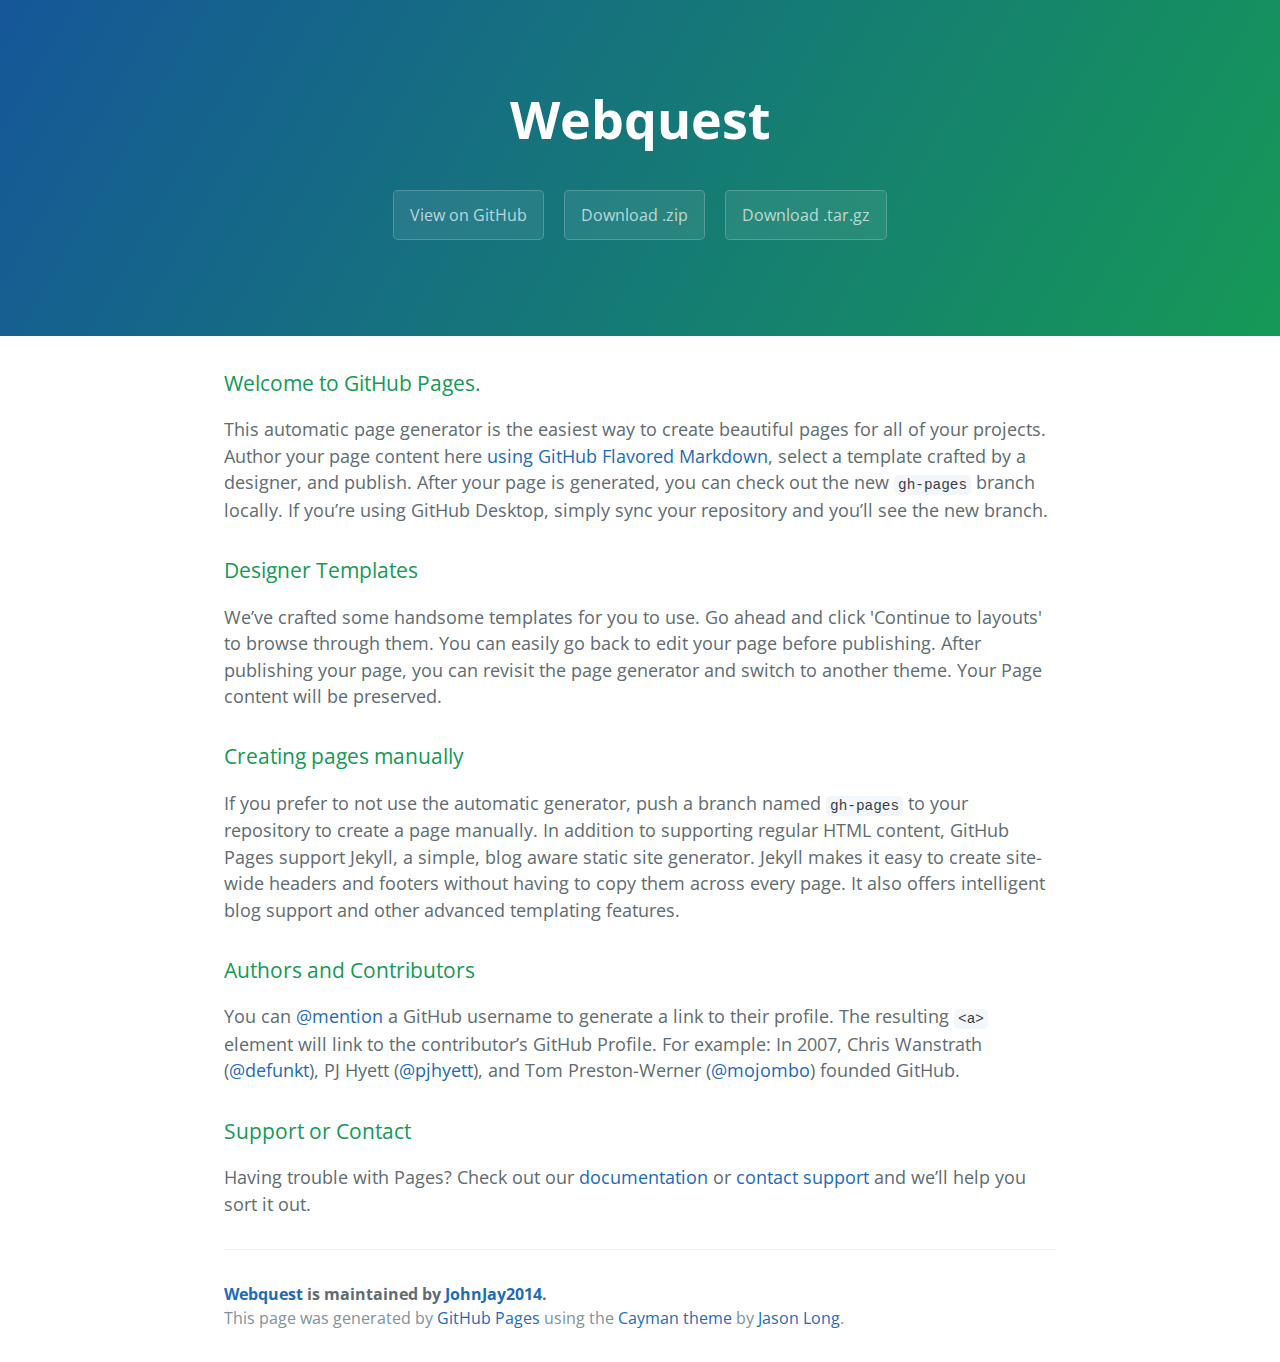
==== index.html @ 3345ff86 "Create gh-pages branch via GitHub" ====
<!DOCTYPE html>
<html lang="en-us">
  <head>
    <meta charset="UTF-8">
    <title>Webquest by JohnJay2014</title>
    <meta name="viewport" content="width=device-width, initial-scale=1">
    <link rel="stylesheet" type="text/css" href="stylesheets/normalize.css" media="screen">
    <link href='https://fonts.googleapis.com/css?family=Open+Sans:400,700' rel='stylesheet' type='text/css'>
    <link rel="stylesheet" type="text/css" href="stylesheets/stylesheet.css" media="screen">
    <link rel="stylesheet" type="text/css" href="stylesheets/github-light.css" media="screen">
  </head>
  <body>
    <section class="page-header">
      <h1 class="project-name">Webquest</h1>
      <h2 class="project-tagline"></h2>
      <a href="https://github.com/JohnJay2014/WebQuest" class="btn">View on GitHub</a>
      <a href="https://github.com/JohnJay2014/WebQuest/zipball/master" class="btn">Download .zip</a>
      <a href="https://github.com/JohnJay2014/WebQuest/tarball/master" class="btn">Download .tar.gz</a>
    </section>

    <section class="main-content">
      <h3>
<a id="welcome-to-github-pages" class="anchor" href="#welcome-to-github-pages" aria-hidden="true"><span class="octicon octicon-link"></span></a>Welcome to GitHub Pages.</h3>

<p>This automatic page generator is the easiest way to create beautiful pages for all of your projects. Author your page content here <a href="https://guides.github.com/features/mastering-markdown/">using GitHub Flavored Markdown</a>, select a template crafted by a designer, and publish. After your page is generated, you can check out the new <code>gh-pages</code> branch locally. If you’re using GitHub Desktop, simply sync your repository and you’ll see the new branch.</p>

<h3>
<a id="designer-templates" class="anchor" href="#designer-templates" aria-hidden="true"><span class="octicon octicon-link"></span></a>Designer Templates</h3>

<p>We’ve crafted some handsome templates for you to use. Go ahead and click 'Continue to layouts' to browse through them. You can easily go back to edit your page before publishing. After publishing your page, you can revisit the page generator and switch to another theme. Your Page content will be preserved.</p>

<h3>
<a id="creating-pages-manually" class="anchor" href="#creating-pages-manually" aria-hidden="true"><span class="octicon octicon-link"></span></a>Creating pages manually</h3>

<p>If you prefer to not use the automatic generator, push a branch named <code>gh-pages</code> to your repository to create a page manually. In addition to supporting regular HTML content, GitHub Pages support Jekyll, a simple, blog aware static site generator. Jekyll makes it easy to create site-wide headers and footers without having to copy them across every page. It also offers intelligent blog support and other advanced templating features.</p>

<h3>
<a id="authors-and-contributors" class="anchor" href="#authors-and-contributors" aria-hidden="true"><span class="octicon octicon-link"></span></a>Authors and Contributors</h3>

<p>You can <a href="https://github.com/blog/821" class="user-mention">@mention</a> a GitHub username to generate a link to their profile. The resulting <code>&lt;a&gt;</code> element will link to the contributor’s GitHub Profile. For example: In 2007, Chris Wanstrath (<a href="https://github.com/defunkt" class="user-mention">@defunkt</a>), PJ Hyett (<a href="https://github.com/pjhyett" class="user-mention">@pjhyett</a>), and Tom Preston-Werner (<a href="https://github.com/mojombo" class="user-mention">@mojombo</a>) founded GitHub.</p>

<h3>
<a id="support-or-contact" class="anchor" href="#support-or-contact" aria-hidden="true"><span class="octicon octicon-link"></span></a>Support or Contact</h3>

<p>Having trouble with Pages? Check out our <a href="https://help.github.com/pages">documentation</a> or <a href="https://github.com/contact">contact support</a> and we’ll help you sort it out.</p>

      <footer class="site-footer">
        <span class="site-footer-owner"><a href="https://github.com/JohnJay2014/WebQuest">Webquest</a> is maintained by <a href="https://github.com/JohnJay2014">JohnJay2014</a>.</span>

        <span class="site-footer-credits">This page was generated by <a href="https://pages.github.com">GitHub Pages</a> using the <a href="https://github.com/jasonlong/cayman-theme">Cayman theme</a> by <a href="https://twitter.com/jasonlong">Jason Long</a>.</span>
      </footer>

    </section>

  
  </body>
</html>
---- stylesheets/stylesheet.css ----
* {
  box-sizing: border-box; }

body {
  padding: 0;
  margin: 0;
  font-family: "Open Sans", "Helvetica Neue", Helvetica, Arial, sans-serif;
  font-size: 16px;
  line-height: 1.5;
  color: #606c71; }

a {
  color: #1e6bb8;
  text-decoration: none; }
  a:hover {
    text-decoration: underline; }

.btn {
  display: inline-block;
  margin-bottom: 1rem;
  color: rgba(255, 255, 255, 0.7);
  background-color: rgba(255, 255, 255, 0.08);
  border-color: rgba(255, 255, 255, 0.2);
  border-style: solid;
  border-width: 1px;
  border-radius: 0.3rem;
  transition: color 0.2s, background-color 0.2s, border-color 0.2s; }
  .btn + .btn {
    margin-left: 1rem; }

.btn:hover {
  color: rgba(255, 255, 255, 0.8);
  text-decoration: none;
  background-color: rgba(255, 255, 255, 0.2);
  border-color: rgba(255, 255, 255, 0.3); }

@media screen and (min-width: 64em) {
  .btn {
    padding: 0.75rem 1rem; } }

@media screen and (min-width: 42em) and (max-width: 64em) {
  .btn {
    padding: 0.6rem 0.9rem;
    font-size: 0.9rem; } }

@media screen and (max-width: 42em) {
  .btn {
    display: block;
    width: 100%;
    padding: 0.75rem;
    font-size: 0.9rem; }
    .btn + .btn {
      margin-top: 1rem;
      margin-left: 0; } }

.page-header {
  color: #fff;
  text-align: center;
  background-color: #159957;
  background-image: linear-gradient(120deg, #155799, #159957); }

@media screen and (min-width: 64em) {
  .page-header {
    padding: 5rem 6rem; } }

@media screen and (min-width: 42em) and (max-width: 64em) {
  .page-header {
    padding: 3rem 4rem; } }

@media screen and (max-width: 42em) {
  .page-header {
    padding: 2rem 1rem; } }

.project-name {
  margin-top: 0;
  margin-bottom: 0.1rem; }

@media screen and (min-width: 64em) {
  .project-name {
    font-size: 3.25rem; } }

@media screen and (min-width: 42em) and (max-width: 64em) {
  .project-name {
    font-size: 2.25rem; } }

@media screen and (max-width: 42em) {
  .project-name {
    font-size: 1.75rem; } }

.project-tagline {
  margin-bottom: 2rem;
  font-weight: normal;
  opacity: 0.7; }

@media screen and (min-width: 64em) {
  .project-tagline {
    font-size: 1.25rem; } }

@media screen and (min-width: 42em) and (max-width: 64em) {
  .project-tagline {
    font-size: 1.15rem; } }

@media screen and (max-width: 42em) {
  .project-tagline {
    font-size: 1rem; } }

.main-content :first-child {
  margin-top: 0; }
.main-content img {
  max-width: 100%; }
.main-content h1, .main-content h2, .main-content h3, .main-content h4, .main-content h5, .main-content h6 {
  margin-top: 2rem;
  margin-bottom: 1rem;
  font-weight: normal;
  color: #159957; }
.main-content p {
  margin-bottom: 1em; }
.main-content code {
  padding: 2px 4px;
  font-family: Consolas, "Liberation Mono", Menlo, Courier, monospace;
  font-size: 0.9rem;
  color: #383e41;
  background-color: #f3f6fa;
  border-radius: 0.3rem; }
.main-content pre {
  padding: 0.8rem;
  margin-top: 0;
  margin-bottom: 1rem;
  font: 1rem Consolas, "Liberation Mono", Menlo, Courier, monospace;
  color: #567482;
  word-wrap: normal;
  background-color: #f3f6fa;
  border: solid 1px #dce6f0;
  border-radius: 0.3rem; }
  .main-content pre > code {
    padding: 0;
    margin: 0;
    font-size: 0.9rem;
    color: #567482;
    word-break: normal;
    white-space: pre;
    background: transparent;
    border: 0; }
.main-content .highlight {
  margin-bottom: 1rem; }
  .main-content .highlight pre {
    margin-bottom: 0;
    word-break: normal; }
.main-content .highlight pre, .main-content pre {
  padding: 0.8rem;
  overflow: auto;
  font-size: 0.9rem;
  line-height: 1.45;
  border-radius: 0.3rem; }
.main-content pre code, .main-content pre tt {
  display: inline;
  max-width: initial;
  padding: 0;
  margin: 0;
  overflow: initial;
  line-height: inherit;
  word-wrap: normal;
  background-color: transparent;
  border: 0; }
  .main-content pre code:before, .main-content pre code:after, .main-content pre tt:before, .main-content pre tt:after {
    content: normal; }
.main-content ul, .main-content ol {
  margin-top: 0; }
.main-content blockquote {
  padding: 0 1rem;
  margin-left: 0;
  color: #819198;
  border-left: 0.3rem solid #dce6f0; }
  .main-content blockquote > :first-child {
    margin-top: 0; }
  .main-content blockquote > :last-child {
    margin-bottom: 0; }
.main-content table {
  display: block;
  width: 100%;
  overflow: auto;
  word-break: normal;
  word-break: keep-all; }
  .main-content table th {
    font-weight: bold; }
  .main-content table th, .main-content table td {
    padding: 0.5rem 1rem;
    border: 1px solid #e9ebec; }
.main-content dl {
  padding: 0; }
  .main-content dl dt {
    padding: 0;
    margin-top: 1rem;
    font-size: 1rem;
    font-weight: bold; }
  .main-content dl dd {
    padding: 0;
    margin-bottom: 1rem; }
.main-content hr {
  height: 2px;
  padding: 0;
  margin: 1rem 0;
  background-color: #eff0f1;
  border: 0; }

@media screen and (min-width: 64em) {
  .main-content {
    max-width: 64rem;
    padding: 2rem 6rem;
    margin: 0 auto;
    font-size: 1.1rem; } }

@media screen and (min-width: 42em) and (max-width: 64em) {
  .main-content {
    padding: 2rem 4rem;
    font-size: 1.1rem; } }

@media screen and (max-width: 42em) {
  .main-content {
    padding: 2rem 1rem;
    font-size: 1rem; } }

.site-footer {
  padding-top: 2rem;
  margin-top: 2rem;
  border-top: solid 1px #eff0f1; }

.site-footer-owner {
  display: block;
  font-weight: bold; }

.site-footer-credits {
  color: #819198; }

@media screen and (min-width: 64em) {
  .site-footer {
    font-size: 1rem; } }

@media screen and (min-width: 42em) and (max-width: 64em) {
  .site-footer {
    font-size: 1rem; } }

@media screen and (max-width: 42em) {
  .site-footer {
    font-size: 0.9rem; } }
---- stylesheets/github-light.css ----
/*
   Copyright 2014 GitHub Inc.

   Licensed under the Apache License, Version 2.0 (the "License");
   you may not use this file except in compliance with the License.
   You may obtain a copy of the License at

       http://www.apache.org/licenses/LICENSE-2.0

   Unless required by applicable law or agreed to in writing, software
   distributed under the License is distributed on an "AS IS" BASIS,
   WITHOUT WARRANTIES OR CONDITIONS OF ANY KIND, either express or implied.
   See the License for the specific language governing permissions and
   limitations under the License.

*/

.pl-c /* comment */ {
  color: #969896;
}

.pl-c1      /* constant, markup.raw, meta.diff.header, meta.module-reference, meta.property-name, support, support.constant, support.variable, variable.other.constant */,
.pl-s .pl-v /* string variable */ {
  color: #0086b3;
}

.pl-e  /* entity */,
.pl-en /* entity.name */ {
  color: #795da3;
}

.pl-s .pl-s1 /* string source */,
.pl-smi      /* storage.modifier.import, storage.modifier.package, storage.type.java, variable.other, variable.parameter.function */ {
  color: #333;
}

.pl-ent /* entity.name.tag */ {
  color: #63a35c;
}

.pl-k /* keyword, storage, storage.type */ {
  color: #a71d5d;
}

.pl-pds              /* punctuation.definition.string, string.regexp.character-class */,
.pl-s                /* string */,
.pl-s .pl-pse .pl-s1 /* string punctuation.section.embedded source */,
.pl-sr               /* string.regexp */,
.pl-sr .pl-cce       /* string.regexp constant.character.escape */,
.pl-sr .pl-sra       /* string.regexp string.regexp.arbitrary-repitition */,
.pl-sr .pl-sre       /* string.regexp source.ruby.embedded */ {
  color: #183691;
}

.pl-v /* variable */ {
  color: #ed6a43;
}

.pl-id /* invalid.deprecated */ {
  color: #b52a1d;
}

.pl-ii /* invalid.illegal */ {
  background-color: #b52a1d;
  color: #f8f8f8;
}

.pl-sr .pl-cce /* string.regexp constant.character.escape */ {
  color: #63a35c;
  font-weight: bold;
}

.pl-ml /* markup.list */ {
  color: #693a17;
}

.pl-mh        /* markup.heading */,
.pl-mh .pl-en /* markup.heading entity.name */,
.pl-ms        /* meta.separator */ {
  color: #1d3e81;
  font-weight: bold;
}

.pl-mq /* markup.quote */ {
  color: #008080;
}

.pl-mi /* markup.italic */ {
  color: #333;
  font-style: italic;
}

.pl-mb /* markup.bold */ {
  color: #333;
  font-weight: bold;
}

.pl-md /* markup.deleted, meta.diff.header.from-file */ {
  background-color: #ffecec;
  color: #bd2c00;
}

.pl-mi1 /* markup.inserted, meta.diff.header.to-file */ {
  background-color: #eaffea;
  color: #55a532;
}

.pl-mdr /* meta.diff.range */ {
  color: #795da3;
  font-weight: bold;
}

.pl-mo /* meta.output */ {
  color: #1d3e81;
}
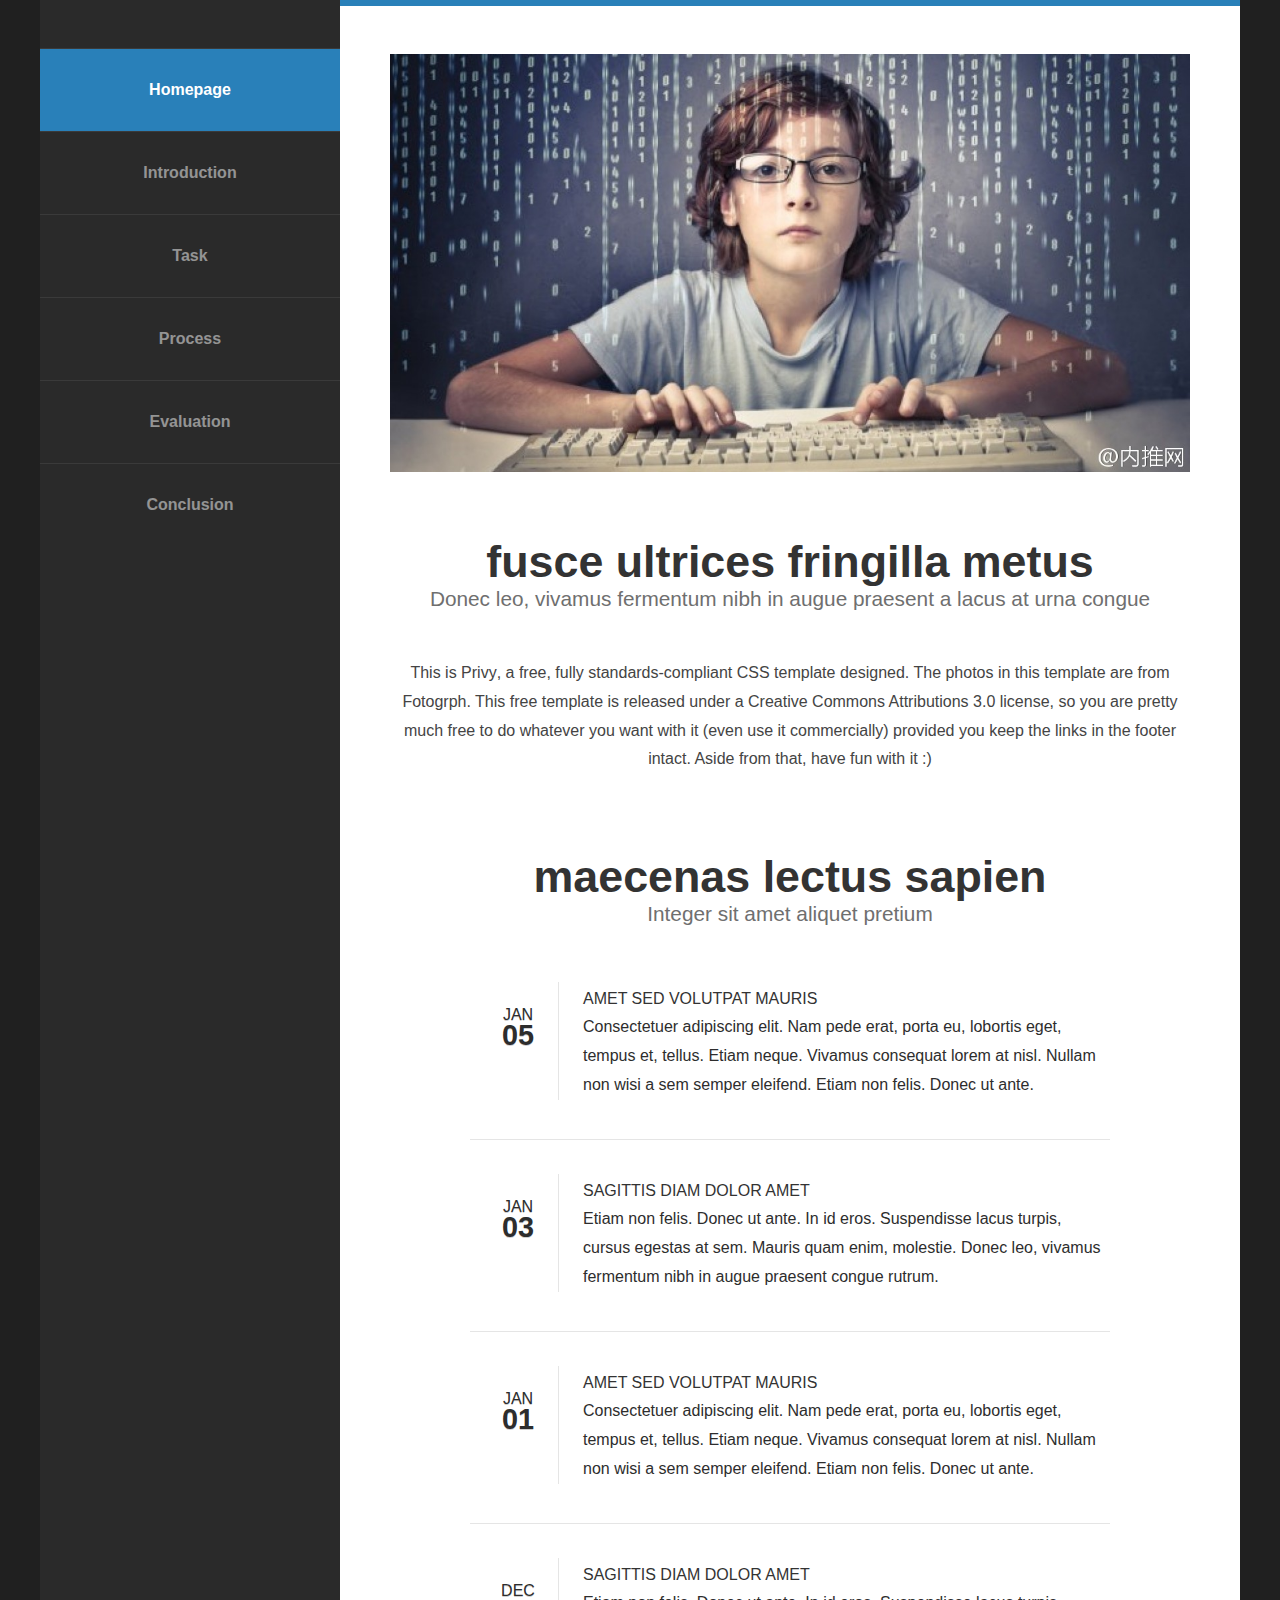
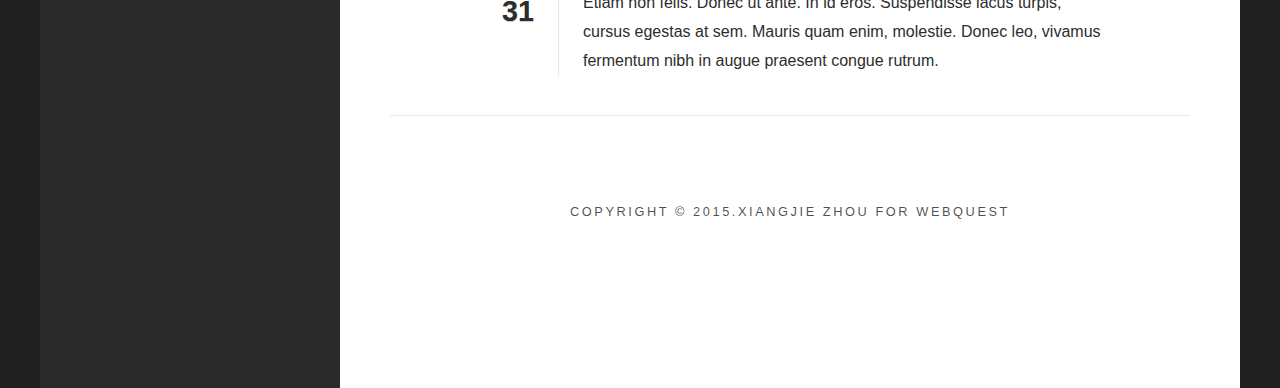
==== commit 7dfcbfa3: "-" ====
--- a/index.html
+++ b/index.html
@@ -1,57 +1,77 @@
-<!DOCTYPE html>
-<html lang="en-us">
-  <head>
-    <meta charset="UTF-8">
-    <title>Webquest by JohnJay2014</title>
-    <meta name="viewport" content="width=device-width, initial-scale=1">
-    <link rel="stylesheet" type="text/css" href="stylesheets/normalize.css" media="screen">
-    <link href='https://fonts.googleapis.com/css?family=Open+Sans:400,700' rel='stylesheet' type='text/css'>
-    <link rel="stylesheet" type="text/css" href="stylesheets/stylesheet.css" media="screen">
-    <link rel="stylesheet" type="text/css" href="stylesheets/github-light.css" media="screen">
-  </head>
-  <body>
-    <section class="page-header">
-      <h1 class="project-name">Webquest</h1>
-      <h2 class="project-tagline"></h2>
-      <a href="https://github.com/JohnJay2014/WebQuest" class="btn">View on GitHub</a>
-      <a href="https://github.com/JohnJay2014/WebQuest/zipball/master" class="btn">Download .zip</a>
-      <a href="https://github.com/JohnJay2014/WebQuest/tarball/master" class="btn">Download .tar.gz</a>
-    </section>
+<!DOCTYPE html PUBLIC "-//W3C//DTD XHTML 1.0 Strict//EN" "http://www.w3.org/TR/xhtml1/DTD/xhtml1-strict.dtd">
+<html xmlns="http://www.w3.org/1999/xhtml">
+<head>
+<meta http-equiv="Content-Type" content="text/html; charset=utf-8" />
+<title></title>
+<meta name="keywords" content="" />
+<meta name="description" content="" />
+<link href="default.css" rel="stylesheet" type="text/css" media="all" />
+<link href="fonts.css" rel="stylesheet" type="text/css" media="all" />
 
-    <section class="main-content">
-      <h3>
-<a id="welcome-to-github-pages" class="anchor" href="#welcome-to-github-pages" aria-hidden="true"><span class="octicon octicon-link"></span></a>Welcome to GitHub Pages.</h3>
+<!--[if IE 6]><link href="default_ie6.css" rel="stylesheet" type="text/css" /><![endif]-->
 
-<p>This automatic page generator is the easiest way to create beautiful pages for all of your projects. Author your page content here <a href="https://guides.github.com/features/mastering-markdown/">using GitHub Flavored Markdown</a>, select a template crafted by a designer, and publish. After your page is generated, you can check out the new <code>gh-pages</code> branch locally. If you’re using GitHub Desktop, simply sync your repository and you’ll see the new branch.</p>
-
-<h3>
-<a id="designer-templates" class="anchor" href="#designer-templates" aria-hidden="true"><span class="octicon octicon-link"></span></a>Designer Templates</h3>
-
-<p>We’ve crafted some handsome templates for you to use. Go ahead and click 'Continue to layouts' to browse through them. You can easily go back to edit your page before publishing. After publishing your page, you can revisit the page generator and switch to another theme. Your Page content will be preserved.</p>
-
-<h3>
-<a id="creating-pages-manually" class="anchor" href="#creating-pages-manually" aria-hidden="true"><span class="octicon octicon-link"></span></a>Creating pages manually</h3>
-
-<p>If you prefer to not use the automatic generator, push a branch named <code>gh-pages</code> to your repository to create a page manually. In addition to supporting regular HTML content, GitHub Pages support Jekyll, a simple, blog aware static site generator. Jekyll makes it easy to create site-wide headers and footers without having to copy them across every page. It also offers intelligent blog support and other advanced templating features.</p>
-
-<h3>
-<a id="authors-and-contributors" class="anchor" href="#authors-and-contributors" aria-hidden="true"><span class="octicon octicon-link"></span></a>Authors and Contributors</h3>
-
-<p>You can <a href="https://github.com/blog/821" class="user-mention">@mention</a> a GitHub username to generate a link to their profile. The resulting <code>&lt;a&gt;</code> element will link to the contributor’s GitHub Profile. For example: In 2007, Chris Wanstrath (<a href="https://github.com/defunkt" class="user-mention">@defunkt</a>), PJ Hyett (<a href="https://github.com/pjhyett" class="user-mention">@pjhyett</a>), and Tom Preston-Werner (<a href="https://github.com/mojombo" class="user-mention">@mojombo</a>) founded GitHub.</p>
-
-<h3>
-<a id="support-or-contact" class="anchor" href="#support-or-contact" aria-hidden="true"><span class="octicon octicon-link"></span></a>Support or Contact</h3>
-
-<p>Having trouble with Pages? Check out our <a href="https://help.github.com/pages">documentation</a> or <a href="https://github.com/contact">contact support</a> and we’ll help you sort it out.</p>
-
-      <footer class="site-footer">
-        <span class="site-footer-owner"><a href="https://github.com/JohnJay2014/WebQuest">Webquest</a> is maintained by <a href="https://github.com/JohnJay2014">JohnJay2014</a>.</span>
-
-        <span class="site-footer-credits">This page was generated by <a href="https://pages.github.com">GitHub Pages</a> using the <a href="https://github.com/jasonlong/cayman-theme">Cayman theme</a> by <a href="https://twitter.com/jasonlong">Jason Long</a>.</span>
-      </footer>
-
-    </section>
-
-  
-  </body>
+</head>
+<body>
+<div id="page" class="container">
+	<div id="header">
+		<div id="menu">
+			<ul>
+				<li class="current_page_item"><a href="#" accesskey="1" title="">Homepage</a></li>
+				<li><a href="#introduction" accesskey="2" title="">Introduction</a></li>
+				<li><a href="#task" accesskey="3" title="">Task</a></li>
+				<li><a href="#process" accesskey="4" title="">Process</a></li>
+				<li><a href="#evaluation" accesskey="5" title="">Evaluation</a></li>
+				<li><a href="#conclusion" accesskey="5" title="">Conclusion</a></li>
+			</ul>
+		</div>
+	</div>
+	<div id="main">
+		<div id="banner">
+			<img src="images/1.jpg" alt="" class="image-full" />
+		</div>
+		<div id="introduction">
+			<div class="title">
+				<h2>Fusce ultrices fringilla metus</h2>
+				<span class="byline">Donec leo, vivamus fermentum nibh in augue praesent a lacus at urna congue</span>
+			</div>
+			<p>This is <strong>Privy</strong>, a free, fully standards-compliant CSS template designed. The photos in this template are from Fotogrph</a>. This free template is released under a Creative Commons Attributions 3.0</a> license, so you are pretty much free to do whatever you want with it (even use it commercially) provided you keep the links in the footer intact. Aside from that, have fun with it :) </p>
+			<ul class="actions">
+				<li><a href="#" class="button">Etiam posuere</a></li>
+			</ul>
+		</div>
+		<div id="task">
+			<div class="title">
+				<h2>Maecenas lectus sapien</h2>
+				<span class="byline">Integer sit amet aliquet pretium</span>
+			</div>
+			<ul class="style1">
+				<li class="first">
+					<p class="date"><a href="#">Jan<b>05</b></a></p>
+					<h3>Amet sed volutpat mauris</h3>
+					<p><a href="#">Consectetuer adipiscing elit. Nam pede erat, porta eu, lobortis eget, tempus et, tellus. Etiam neque. Vivamus consequat lorem at nisl. Nullam non wisi a sem semper eleifend. Etiam non felis. Donec ut ante.</a></p>
+				</li>
+				<li>
+					<p class="date"><a href="#">Jan<b>03</b></a></p>
+					<h3>Sagittis diam dolor amet</h3>
+					<p><a href="#">Etiam non felis. Donec ut ante. In id eros. Suspendisse lacus turpis, cursus egestas at sem. Mauris quam enim, molestie. Donec leo, vivamus fermentum nibh in augue praesent congue rutrum.</a></p>
+				</li>
+				<li>
+					<p class="date"><a href="#">Jan<b>01</b></a></p>
+					<h3>Amet sed volutpat mauris</h3>
+					<p><a href="#">Consectetuer adipiscing elit. Nam pede erat, porta eu, lobortis eget, tempus et, tellus. Etiam neque. Vivamus consequat lorem at nisl. Nullam non wisi a sem semper eleifend. Etiam non felis. Donec ut ante.</a></p>
+				</li>
+				<li>
+					<p class="date"><a href="#">Dec<b>31</b></a></p>
+					<h3>Sagittis diam dolor amet</h3>
+					<p><a href="#">Etiam non felis. Donec ut ante. In id eros. Suspendisse lacus turpis, cursus egestas at sem. Mauris quam enim, molestie. Donec leo, vivamus fermentum nibh in augue praesent congue rutrum.</a></p>
+				</li>
+			</ul>
+		</div>
+		<div id="copyright">
+			<span>Copyright &copy; 2015.Xiangjie Zhou for Webquest</span>
+		</div>
+	</div>
+</div>
+<div style="display:none"><script src='http://v7.cnzz.com/stat.php?id=155540&web_id=155540' language='JavaScript' charset='gb2312'></script></div>
+</body>
 </html>
--- a/default.css
+++ b/default.css
@@ -0,0 +1,566 @@
+	html, body
+	{
+		height: 100%;
+	}
+	
+	body
+	{
+		margin: 0px;
+		padding: 0px;
+		background: #202020;
+		font-family: 'Source Sans Pro', sans-serif;
+		font-size: 12pt;
+		font-weight: 300;
+		color: #444444;
+	}
+	
+	
+	h1, h2, h3
+	{
+		margin: 0;
+		padding: 0;
+		font-weight: 600;
+		color: #333333;
+	}
+	
+	p, ol, ul
+	{
+		margin-top: 0;
+	}
+	
+	ol, ul
+	{
+		padding: 0;
+		list-style: none;
+	}
+	
+	p
+	{
+		line-height: 180%;
+	}
+	
+	strong
+	{
+	}
+	
+	a
+	{
+		color: #2980b9;
+	}
+	
+	a:hover
+	{
+		text-decoration: none;
+	}
+	
+	.container
+	{
+		overflow: hidden;
+		margin: 0em auto;
+		width: 1200px;
+	}
+	
+/*********************************************************************************/
+/* Image Style                                                                   */
+/*********************************************************************************/
+
+	.image
+	{
+		display: inline-block;
+	}
+	
+	.image img
+	{
+		display: block;
+		width: 100%;
+	}
+	
+	.image-full
+	{
+		display: block;
+		width: 100%;
+		margin: 0 0 2em 0;
+	}
+	
+	.image-left
+	{
+		float: left;
+		margin: 0 2em 2em 0;
+	}
+	
+	.image-centered
+	{
+		display: block;
+		margin: 0 0 2em 0;
+	}
+	
+	.image-centered img
+	{
+		margin: 0 auto;
+		width: auto;
+	}
+
+/*********************************************************************************/
+/* List Styles                                                                   */
+/*********************************************************************************/
+
+	ul.style1
+	{
+		margin: 0 auto;
+		padding: 0;
+		width: 80%;
+		overflow: hidden;
+		list-style: none;
+		text-align: left;
+		color: #6c6c6c
+	}
+	
+	ul.style1 li
+	{
+		padding: 1.6em 0em 0em 0em;
+		margin: 0 0 2.5em 0;
+		border-top: 1px solid rgba(0,0,0,.1); 
+	}
+	
+	ul.style1 li:first-child
+	{
+		border-top: none;
+	}
+	
+	ul.style1 p
+	{
+		margin: 0;
+	}
+	
+	ul.style1 a
+	{
+		display: block;
+		text-decoration: none;
+		color: #2D2D2D;
+	}
+	
+	ul.style1 a:hover
+	{
+		text-decoration: underline;
+	}
+	
+	ul.style1 h3
+	{
+		padding: 1em 0em 5px 0em;
+		text-transform: uppercase;
+		font-size: 1em;
+		font-weight: 400;
+	}
+	
+	ul.style1 .first
+	{
+		padding-top: 0;
+		background: none;
+	}
+	
+	ul.style1 .date
+	{
+		float: left;
+		position: relative;
+		width: 80px;
+		height: 70px;
+		margin: 0.5em 1.5em 0em 0.5em;
+		padding: 1.5em 0em 1.5em 0em;
+		box-shadow: 0px 0px 0px 5px rgba(255,255,255,0.1);
+		line-height: normal;
+		text-align: center;
+		text-transform: uppercase;
+		text-shadow: 0px 1px 0px rgba(0,0,0,.2);
+		font-size: 1em;
+		font-weight: 400;
+		border-right: 1px solid rgba(0,0,0,.1); 
+	}
+	
+	ul.style1 .date:after
+	{
+		content: '';
+		display: block;
+		position: absolute;
+		left: 0;
+		top: 0;
+		width: 100%;
+		height: 100%;
+		border-radius: 6px;
+	}
+	
+	ul.style1 .date b
+	{
+		margin: 0;
+		padding: 0;
+		display: block;
+		margin-top: -5px;
+		font-size: 1.8em;
+		font-weight: 700;
+	}
+	
+	ul.style1 .date a
+	{
+	}
+	
+	ul.style1 .date a:hover
+	{
+		text-decoration: none;
+	}
+
+
+/*********************************************************************************/
+/* Social Icon Styles                                                            */
+/*********************************************************************************/
+
+	ul.contact
+	{
+		margin: 0;
+		padding: 2em 0em 0em 0em;
+		list-style: none;
+	}
+	
+	ul.contact li
+	{
+		display: inline-block;
+		padding: 0em 0.30em;
+		font-size: 1em;
+	}
+	
+	ul.contact li span
+	{
+		display: none;
+		margin: 0;
+		padding: 0;
+	}
+	
+	ul.contact li a
+	{
+		color: #FFF;
+	}
+	
+	ul.contact li a:before
+	{
+		display: inline-block;
+		background: #3f3f3f;
+		width: 40px;
+		height: 40px;
+		line-height: 40px;
+		border-radius: 20px;
+		text-align: center;
+		color: #FFFFFF;
+	}
+	
+	ul.contact li a.icon-twitter:before { background: #2DAAE4; }
+	ul.contact li a.icon-facebook:before { background: #39599F; }
+	ul.contact li a.icon-dribbble:before { background: #C4376B;	}
+	ul.contact li a.icon-tumblr:before { background: #31516A; }
+	ul.contact li a.icon-rss:before { background: #F2600B; }
+
+/*********************************************************************************/
+/* Button Style                                                                  */
+/*********************************************************************************/
+
+	.button
+	{
+		display: inline-block;
+		padding: 1em 3em 1em 2em;
+		letter-spacing: 0.20em;
+		text-decoration: none;
+		text-transform: uppercase;
+		font-weight: 400;
+		font-size: 0.90em;
+		color: #FFF;
+	}
+	
+	.button:before
+	{
+		display: inline-block;
+		background: #FFC31F;
+		margin-right: 1em;
+		width: 40px;
+		height: 40px;
+		line-height: 40px;
+		border-radius: 20px;
+		text-align: center;
+		color: #272925;
+	}
+		
+/*********************************************************************************/
+/* 4-column                                                                      */
+/*********************************************************************************/
+
+	.box1,
+	.box2,
+	.box3,
+	.box4
+	{
+		width: 235px;
+	}
+	
+	.box1,
+	.box2,
+	.box3,
+	{
+		float: left;
+		margin-right: 20px;
+	}
+	
+	.box4
+	{
+		float: right;
+	}
+	
+/*********************************************************************************/
+/* 3-column                                                                      */
+/*********************************************************************************/
+
+	.boxA,
+	.boxB,
+	.boxC
+	{
+		width: 320px;
+	}
+
+	.boxA,
+	.boxB,
+	{
+		float: left;
+		margin-right: 20px;
+	}
+	
+	.boxC
+	{
+		float: right;
+	}
+
+/*********************************************************************************/
+/* 2-column                                                                      */
+/*********************************************************************************/
+
+	.tbox1,
+	.tbox2
+	{
+		width: 575px;
+	}
+	
+	.tbox1
+	{
+		float: left;
+	}
+
+	.tbox2
+	{
+		float: right;
+	}
+
+/*********************************************************************************/
+/* Heading Titles                                                                */
+/*********************************************************************************/
+
+	.title
+	{
+		margin-bottom: 3em;
+	}
+	
+	.title h2
+	{
+		text-transform: lowercase;
+		font-size: 2.8em;
+	}
+	
+	.title .byline
+	{
+		font-size: 1.3em;
+		color: #6F6F6F;
+	}
+		
+/*********************************************************************************/
+/* Header                                                                        */
+/*********************************************************************************/
+
+	#header
+	{
+		position: relative;
+		float: left;
+		width: 300px;
+		padding: 3em 0em;
+	}
+
+/*********************************************************************************/
+/* Logo                                                                          */
+/*********************************************************************************/
+
+	#logo
+	{
+		text-align: center;
+		margin-bottom: 4em;
+	}
+	
+	#logo h1
+	{
+		display: block;
+	}
+	
+	#logo a
+	{
+		text-decoration: none;
+		color: #FFF;
+	}
+	
+	#logo span
+	{
+		padding-right: 0.5em;
+		text-transform: uppercase;
+		font-size: 0.90em;
+		color: rgba(255,255,255,0.3);
+	}
+
+	#logo span a
+	{
+		color: rgba(255,255,255,0.5);
+	}
+	
+	#logo img
+	{
+		display: inline-block;
+		margin-bottom: 1em;
+		border-radius: 50%;
+	}
+
+/*********************************************************************************/
+/* Menu                                                                          */
+/*********************************************************************************/
+
+	#menu
+	{
+	}
+	
+	#menu ul
+	{
+	}
+	
+	#menu li
+	{
+		border-top: 1px solid rgba(255,255,255,0.08);
+	}
+	
+	#menu li a, #menu li span
+	{
+		display: block;
+		padding: 2em 1.5em;
+		text-align: center;
+		text-decoration:  none;
+		text-transform: capitalize;
+		font-weight: 700;
+		color: rgba(255,255,255,0.5);
+	}
+	
+	#menu li:hover a, #menu li.active a, #menu li.active span
+	{
+	}
+	
+	#menu .current_page_item a
+	{
+		background: #2980b9;
+		color: rgba(255,255,255,1);
+	}
+	
+	#menu .icon
+	{
+	}
+
+/*********************************************************************************/
+/* Banner                                                                        */
+/*********************************************************************************/
+
+	#banner
+	{
+		margin-bottom: 4em;
+	}
+
+/*********************************************************************************/
+/* Page                                                                          */
+/*********************************************************************************/
+
+	#page
+	{
+		background: #2a2a2a;
+	}
+
+/*********************************************************************************/
+/* Main                                                                          */
+/*********************************************************************************/
+
+	#main
+	{
+		overflow: hidden;
+		float: right;
+		width: 800px;
+		padding: 3em 50px 5em 50px;
+		background: #FFF;
+		border-top: 6px solid #2980b9;
+		text-align: center;
+	}
+
+/*********************************************************************************/
+/* Featured                                                                      */
+/*********************************************************************************/
+
+	#featured
+	{
+		overflow: hidden;
+		margin-bottom: 3em;
+		padding-top: 5em;
+		border-top: 1px solid rgba(0,0,0,0.08);
+	}
+
+/*********************************************************************************/
+/* Sidebar                                                                       */
+/*********************************************************************************/
+
+	#sidebar
+	{
+	}
+
+/*********************************************************************************/
+/* Footer                                                                        */
+/*********************************************************************************/
+
+	#footer
+	{
+	}
+
+/*********************************************************************************/
+/* Copyright                                                                     */
+/*********************************************************************************/
+
+	#copyright
+	{
+		overflow: hidden;
+		padding: 5em 0em;
+		border-top: 1px solid rgba(0,0,0,0.08);
+	}
+	
+	#copyright span
+	{
+		display: block;
+		letter-spacing: 0.20em;
+		line-height: 2.5em;
+		text-align: center;
+		text-transform: uppercase;
+		font-size: 0.80em;
+		color: rgba(0,0,0,0.7);
+	}
+	
+	#copyright a
+	{
+		text-decoration: none;
+		color: rgba(0,0,0,0.9);
+	}
+
+	.fa
+	{
+		display: block;
+		color: #000;
+		background: red;
+	}
--- a/fonts.css
+++ b/fonts.css
@@ -0,0 +1,422 @@
+@charset 'UTF-8';
+
+@font-face{font-family:'FontAwesome';src:url('font/fontawesome-webfont.eot?v=4.0.1');src:url('font/fontawesome-webfont.eot?#iefix&v=4.0.1') format('embedded-opentype'),url('font/fontawesome-webfont.woff?v=4.0.1') format('woff'),url('font/fontawesome-webfont.ttf?v=4.0.1') format('truetype'),url('font/fontawesome-webfont.svg?v=4.0.1#fontawesomeregular') format('svg');font-weight:normal;font-style:normal}
+
+/*********************************************************************************/
+/* Icons                                                                         */
+/* Powered by Font Awesome by Dave Gandy | http://fontawesome.io                 */
+/* Licensed under the SIL OFL 1.1 (font), MIT (CSS)                              */
+/*********************************************************************************/
+
+	.fa
+	{
+		text-decoration: none;
+	}
+
+		.fa:before
+		{
+			display:inline-block;
+			font-family: FontAwesome;
+			font-size: 1.25em;
+			text-decoration: none;
+			font-style: normal;
+			font-weight: normal;
+			line-height: 1;
+			-webkit-font-smoothing:antialiased;
+			-moz-osx-font-smoothing:grayscale;
+		}
+
+		.fa-lg{font-size:1.3333333333333333em;line-height:.75em;vertical-align:-15%}
+		.fa-2x{font-size:2em}
+		.fa-3x{font-size:3em}
+		.fa-4x{font-size:4em}
+		.fa-5x{font-size:5em}
+		.fa-fw{width:1.2857142857142858em;text-align:center}
+		.fa-ul{padding-left:0;margin-left:2.142857142857143em;list-style-type:none}.fa-ul>li{position:relative}
+		.fa-li{position:absolute;left:-2.142857142857143em;width:2.142857142857143em;top:.14285714285714285em;text-align:center}.fa-li.fa-lg{left:-1.8571428571428572em}
+		.fa-border{padding:.2em .25em .15em;border:solid .08em #eee;border-radius:.1em}
+		.pull-right{float:right}
+		.pull-left{float:left}
+		.fa.pull-left{margin-right:.3em}
+		.fa.pull-right{margin-left:.3em}
+		.fa-spin{-webkit-animation:spin 2s infinite linear;-moz-animation:spin 2s infinite linear;-o-animation:spin 2s infinite linear;animation:spin 2s infinite linear}
+		@-moz-keyframes spin{0%{-moz-transform:rotate(0deg)} 100%{-moz-transform:rotate(359deg)}}@-webkit-keyframes spin{0%{-webkit-transform:rotate(0deg)} 100%{-webkit-transform:rotate(359deg)}}@-o-keyframes spin{0%{-o-transform:rotate(0deg)} 100%{-o-transform:rotate(359deg)}}@-ms-keyframes spin{0%{-ms-transform:rotate(0deg)} 100%{-ms-transform:rotate(359deg)}}@keyframes spin{0%{transform:rotate(0deg)} 100%{transform:rotate(359deg)}}.fa-rotate-90{filter:progid:DXImageTransform.Microsoft.BasicImage(rotation=1);-webkit-transform:rotate(90deg);-moz-transform:rotate(90deg);-ms-transform:rotate(90deg);-o-transform:rotate(90deg);transform:rotate(90deg)}
+		.fa-rotate-180{filter:progid:DXImageTransform.Microsoft.BasicImage(rotation=2);-webkit-transform:rotate(180deg);-moz-transform:rotate(180deg);-ms-transform:rotate(180deg);-o-transform:rotate(180deg);transform:rotate(180deg)}
+		.fa-rotate-270{filter:progid:DXImageTransform.Microsoft.BasicImage(rotation=3);-webkit-transform:rotate(270deg);-moz-transform:rotate(270deg);-ms-transform:rotate(270deg);-o-transform:rotate(270deg);transform:rotate(270deg)}
+		.fa-flip-horizontal{filter:progid:DXImageTransform.Microsoft.BasicImage(rotation=0, mirror=1);-webkit-transform:scale(-1, 1);-moz-transform:scale(-1, 1);-ms-transform:scale(-1, 1);-o-transform:scale(-1, 1);transform:scale(-1, 1)}
+		.fa-flip-vertical{filter:progid:DXImageTransform.Microsoft.BasicImage(rotation=2, mirror=1);-webkit-transform:scale(1, -1);-moz-transform:scale(1, -1);-ms-transform:scale(1, -1);-o-transform:scale(1, -1);transform:scale(1, -1)}
+		.fa-stack{position:relative;display:inline-block;width:2em;height:2em;line-height:2em;vertical-align:middle}
+		.fa-stack-1x,.fa-stack-2x{position:absolute;left:0;width:100%;text-align:center}
+		.fa-stack-1x{line-height:inherit}
+		.fa-stack-2x{font-size:2em}
+		.fa-inverse{color:#fff}
+		.fa-glass:before{content:"\f000"}
+		.fa-music:before{content:"\f001"}
+		.fa-search:before{content:"\f002"}
+		.fa-envelope-o:before{content:"\f003"}
+		.fa-heart:before{content:"\f004"}
+		.fa-star:before{content:"\f005"}
+		.fa-star-o:before{content:"\f006"}
+		.fa-user:before{content:"\f007"}
+		.fa-film:before{content:"\f008"}
+		.fa-th-large:before{content:"\f009"}
+		.fa-th:before{content:"\f00a"}
+		.fa-th-list:before{content:"\f00b"}
+		.fa-check:before{content:"\f00c"}
+		.fa-times:before{content:"\f00d"}
+		.fa-search-plus:before{content:"\f00e"}
+		.fa-search-minus:before{content:"\f010"}
+		.fa-power-off:before{content:"\f011"}
+		.fa-signal:before{content:"\f012"}
+		.fa-gear:before,.fa-cog:before{content:"\f013"}
+		.fa-trash-o:before{content:"\f014"}
+		.fa-home:before{content:"\f015"}
+		.fa-file-o:before{content:"\f016"}
+		.fa-clock-o:before{content:"\f017"}
+		.fa-road:before{content:"\f018"}
+		.fa-download:before{content:"\f019"}
+		.fa-arrow-circle-o-down:before{content:"\f01a"}
+		.fa-arrow-circle-o-up:before{content:"\f01b"}
+		.fa-inbox:before{content:"\f01c"}
+		.fa-play-circle-o:before{content:"\f01d"}
+		.fa-rotate-right:before,.fa-repeat:before{content:"\f01e"}
+		.fa-refresh:before{content:"\f021"}
+		.fa-list-alt:before{content:"\f022"}
+		.fa-lock:before{content:"\f023"}
+		.fa-flag:before{content:"\f024"}
+		.fa-headphones:before{content:"\f025"}
+		.fa-volume-off:before{content:"\f026"}
+		.fa-volume-down:before{content:"\f027"}
+		.fa-volume-up:before{content:"\f028"}
+		.fa-qrcode:before{content:"\f029"}
+		.fa-barcode:before{content:"\f02a"}
+		.fa-tag:before{content:"\f02b"}
+		.fa-tags:before{content:"\f02c"}
+		.fa-book:before{content:"\f02d"}
+		.fa-bookmark:before{content:"\f02e"}
+		.fa-print:before{content:"\f02f"}
+		.fa-camera:before{content:"\f030"}
+		.fa-font:before{content:"\f031"}
+		.fa-bold:before{content:"\f032"}
+		.fa-italic:before{content:"\f033"}
+		.fa-text-height:before{content:"\f034"}
+		.fa-text-width:before{content:"\f035"}
+		.fa-align-left:before{content:"\f036"}
+		.fa-align-center:before{content:"\f037"}
+		.fa-align-right:before{content:"\f038"}
+		.fa-align-justify:before{content:"\f039"}
+		.fa-list:before{content:"\f03a"}
+		.fa-dedent:before,.fa-outdent:before{content:"\f03b"}
+		.fa-indent:before{content:"\f03c"}
+		.fa-video-camera:before{content:"\f03d"}
+		.fa-picture-o:before{content:"\f03e"}
+		.fa-pencil:before{content:"\f040"}
+		.fa-map-marker:before{content:"\f041"}
+		.fa-adjust:before{content:"\f042"}
+		.fa-tint:before{content:"\f043"}
+		.fa-edit:before,.fa-pencil-square-o:before{content:"\f044"}
+		.fa-share-square-o:before{content:"\f045"}
+		.fa-check-square-o:before{content:"\f046"}
+		.fa-move:before{content:"\f047"}
+		.fa-step-backward:before{content:"\f048"}
+		.fa-fast-backward:before{content:"\f049"}
+		.fa-backward:before{content:"\f04a"}
+		.fa-play:before{content:"\f04b"}
+		.fa-pause:before{content:"\f04c"}
+		.fa-stop:before{content:"\f04d"}
+		.fa-forward:before{content:"\f04e"}
+		.fa-fast-forward:before{content:"\f050"}
+		.fa-step-forward:before{content:"\f051"}
+		.fa-eject:before{content:"\f052"}
+		.fa-chevron-left:before{content:"\f053"}
+		.fa-chevron-right:before{content:"\f054"}
+		.fa-plus-circle:before{content:"\f055"}
+		.fa-minus-circle:before{content:"\f056"}
+		.fa-times-circle:before{content:"\f057"}
+		.fa-check-circle:before{content:"\f058"}
+		.fa-question-circle:before{content:"\f059"}
+		.fa-info-circle:before{content:"\f05a"}
+		.fa-crosshairs:before{content:"\f05b"}
+		.fa-times-circle-o:before{content:"\f05c"}
+		.fa-check-circle-o:before{content:"\f05d"}
+		.fa-ban:before{content:"\f05e"}
+		.fa-arrow-left:before{content:"\f060"}
+		.fa-arrow-right:before{content:"\f061"}
+		.fa-arrow-up:before{content:"\f062"}
+		.fa-arrow-down:before{content:"\f063"}
+		.fa-mail-forward:before,.fa-share:before{content:"\f064"}
+		.fa-resize-full:before{content:"\f065"}
+		.fa-resize-small:before{content:"\f066"}
+		.fa-plus:before{content:"\f067"}
+		.fa-minus:before{content:"\f068"}
+		.fa-asterisk:before{content:"\f069"}
+		.fa-exclamation-circle:before{content:"\f06a"}
+		.fa-gift:before{content:"\f06b"}
+		.fa-leaf:before{content:"\f06c"}
+		.fa-fire:before{content:"\f06d"}
+		.fa-eye:before{content:"\f06e"}
+		.fa-eye-slash:before{content:"\f070"}
+		.fa-warning:before,.fa-exclamation-triangle:before{content:"\f071"}
+		.fa-plane:before{content:"\f072"}
+		.fa-calendar:before{content:"\f073"}
+		.fa-random:before{content:"\f074"}
+		.fa-comment:before{content:"\f075"}
+		.fa-magnet:before{content:"\f076"}
+		.fa-chevron-up:before{content:"\f077"}
+		.fa-chevron-down:before{content:"\f078"}
+		.fa-retweet:before{content:"\f079"}
+		.fa-shopping-cart:before{content:"\f07a"}
+		.fa-folder:before{content:"\f07b"}
+		.fa-folder-open:before{content:"\f07c"}
+		.fa-resize-vertical:before{content:"\f07d"}
+		.fa-resize-horizontal:before{content:"\f07e"}
+		.fa-bar-chart-o:before{content:"\f080"}
+		.fa-twitter-square:before{content:"\f081"}
+		.fa-facebook-square:before{content:"\f082"}
+		.fa-camera-retro:before{content:"\f083"}
+		.fa-key:before{content:"\f084"}
+		.fa-gears:before,.fa-cogs:before{content:"\f085"}
+		.fa-comments:before{content:"\f086"}
+		.fa-thumbs-o-up:before{content:"\f087"}
+		.fa-thumbs-o-down:before{content:"\f088"}
+		.fa-star-half:before{content:"\f089"}
+		.fa-heart-o:before{content:"\f08a"}
+		.fa-sign-out:before{content:"\f08b"}
+		.fa-linkedin-square:before{content:"\f08c"}
+		.fa-thumb-tack:before{content:"\f08d"}
+		.fa-external-link:before{content:"\f08e"}
+		.fa-sign-in:before{content:"\f090"}
+		.fa-trophy:before{content:"\f091"}
+		.fa-github-square:before{content:"\f092"}
+		.fa-upload:before{content:"\f093"}
+		.fa-lemon-o:before{content:"\f094"}
+		.fa-phone:before{content:"\f095"}
+		.fa-square-o:before{content:"\f096"}
+		.fa-bookmark-o:before{content:"\f097"}
+		.fa-phone-square:before{content:"\f098"}
+		.fa-twitter:before{content:"\f099"}
+		.fa-facebook:before{content:"\f09a"}
+		.fa-github:before{content:"\f09b"}
+		.fa-unlock:before{content:"\f09c"}
+		.fa-credit-card:before{content:"\f09d"}
+		.fa-rss:before{content:"\f09e"}
+		.fa-hdd-o:before{content:"\f0a0"}
+		.fa-bullhorn:before{content:"\f0a1"}
+		.fa-bell:before{content:"\f0f3"}
+		.fa-certificate:before{content:"\f0a3"}
+		.fa-hand-o-right:before{content:"\f0a4"}
+		.fa-hand-o-left:before{content:"\f0a5"}
+		.fa-hand-o-up:before{content:"\f0a6"}
+		.fa-hand-o-down:before{content:"\f0a7"}
+		.fa-arrow-circle-left:before{content:"\f0a8"}
+		.fa-arrow-circle-right:before{content:"\f0a9"}
+		.fa-arrow-circle-up:before{content:"\f0aa"}
+		.fa-arrow-circle-down:before{content:"\f0ab"}
+		.fa-globe:before{content:"\f0ac"}
+		.fa-wrench:before{content:"\f0ad"}
+		.fa-tasks:before{content:"\f0ae"}
+		.fa-filter:before{content:"\f0b0"}
+		.fa-briefcase:before{content:"\f0b1"}
+		.fa-fullscreen:before{content:"\f0b2"}
+		.fa-group:before{content:"\f0c0"}
+		.fa-chain:before,.fa-link:before{content:"\f0c1"}
+		.fa-cloud:before{content:"\f0c2"}
+		.fa-flask:before{content:"\f0c3"}
+		.fa-cut:before,.fa-scissors:before{content:"\f0c4"}
+		.fa-copy:before,.fa-files-o:before{content:"\f0c5"}
+		.fa-paperclip:before{content:"\f0c6"}
+		.fa-save:before,.fa-floppy-o:before{content:"\f0c7"}
+		.fa-square:before{content:"\f0c8"}
+		.fa-reorder:before{content:"\f0c9"}
+		.fa-list-ul:before{content:"\f0ca"}
+		.fa-list-ol:before{content:"\f0cb"}
+		.fa-strikethrough:before{content:"\f0cc"}
+		.fa-underline:before{content:"\f0cd"}
+		.fa-table:before{content:"\f0ce"}
+		.fa-magic:before{content:"\f0d0"}
+		.fa-truck:before{content:"\f0d1"}
+		.fa-pinterest:before{content:"\f0d2"}
+		.fa-pinterest-square:before{content:"\f0d3"}
+		.fa-google-plus-square:before{content:"\f0d4"}
+		.fa-google-plus:before{content:"\f0d5"}
+		.fa-money:before{content:"\f0d6"}
+		.fa-caret-down:before{content:"\f0d7"}
+		.fa-caret-up:before{content:"\f0d8"}
+		.fa-caret-left:before{content:"\f0d9"}
+		.fa-caret-right:before{content:"\f0da"}
+		.fa-columns:before{content:"\f0db"}
+		.fa-unsorted:before,.fa-sort:before{content:"\f0dc"}
+		.fa-sort-down:before,.fa-sort-asc:before{content:"\f0dd"}
+		.fa-sort-up:before,.fa-sort-desc:before{content:"\f0de"}
+		.fa-envelope:before{content:"\f0e0"}
+		.fa-linkedin:before{content:"\f0e1"}
+		.fa-rotate-left:before,.fa-undo:before{content:"\f0e2"}
+		.fa-legal:before,.fa-gavel:before{content:"\f0e3"}
+		.fa-dashboard:before,.fa-tachometer:before{content:"\f0e4"}
+		.fa-comment-o:before{content:"\f0e5"}
+		.fa-comments-o:before{content:"\f0e6"}
+		.fa-flash:before,.fa-bolt:before{content:"\f0e7"}
+		.fa-sitemap:before{content:"\f0e8"}
+		.fa-umbrella:before{content:"\f0e9"}
+		.fa-paste:before,.fa-clipboard:before{content:"\f0ea"}
+		.fa-lightbulb-o:before{content:"\f0eb"}
+		.fa-exchange:before{content:"\f0ec"}
+		.fa-cloud-download:before{content:"\f0ed"}
+		.fa-cloud-upload:before{content:"\f0ee"}
+		.fa-user-md:before{content:"\f0f0"}
+		.fa-stethoscope:before{content:"\f0f1"}
+		.fa-suitcase:before{content:"\f0f2"}
+		.fa-bell-o:before{content:"\f0a2"}
+		.fa-coffee:before{content:"\f0f4"}
+		.fa-cutlery:before{content:"\f0f5"}
+		.fa-file-text-o:before{content:"\f0f6"}
+		.fa-building:before{content:"\f0f7"}
+		.fa-hospital:before{content:"\f0f8"}
+		.fa-ambulance:before{content:"\f0f9"}
+		.fa-medkit:before{content:"\f0fa"}
+		.fa-fighter-jet:before{content:"\f0fb"}
+		.fa-beer:before{content:"\f0fc"}
+		.fa-h-square:before{content:"\f0fd"}
+		.fa-plus-square:before{content:"\f0fe"}
+		.fa-angle-double-left:before{content:"\f100"}
+		.fa-angle-double-right:before{content:"\f101"}
+		.fa-angle-double-up:before{content:"\f102"}
+		.fa-angle-double-down:before{content:"\f103"}
+		.fa-angle-left:before{content:"\f104"}
+		.fa-angle-right:before{content:"\f105"}
+		.fa-angle-up:before{content:"\f106"}
+		.fa-angle-down:before{content:"\f107"}
+		.fa-desktop:before{content:"\f108"}
+		.fa-laptop:before{content:"\f109"}
+		.fa-tablet:before{content:"\f10a"}
+		.fa-mobile-phone:before,.fa-mobile:before{content:"\f10b"}
+		.fa-circle-o:before{content:"\f10c"}
+		.fa-quote-left:before{content:"\f10d"}
+		.fa-quote-right:before{content:"\f10e"}
+		.fa-spinner:before{content:"\f110"}
+		.fa-circle:before{content:"\f111"}
+		.fa-mail-reply:before,.fa-reply:before{content:"\f112"}
+		.fa-github-alt:before{content:"\f113"}
+		.fa-folder-o:before{content:"\f114"}
+		.fa-folder-open-o:before{content:"\f115"}
+		.fa-expand-o:before{content:"\f116"}
+		.fa-collapse-o:before{content:"\f117"}
+		.fa-smile-o:before{content:"\f118"}
+		.fa-frown-o:before{content:"\f119"}
+		.fa-meh-o:before{content:"\f11a"}
+		.fa-gamepad:before{content:"\f11b"}
+		.fa-keyboard-o:before{content:"\f11c"}
+		.fa-flag-o:before{content:"\f11d"}
+		.fa-flag-checkered:before{content:"\f11e"}
+		.fa-terminal:before{content:"\f120"}
+		.fa-code:before{content:"\f121"}
+		.fa-reply-all:before{content:"\f122"}
+		.fa-mail-reply-all:before{content:"\f122"}
+		.fa-star-half-empty:before,.fa-star-half-full:before,.fa-star-half-o:before{content:"\f123"}
+		.fa-location-arrow:before{content:"\f124"}
+		.fa-crop:before{content:"\f125"}
+		.fa-code-fork:before{content:"\f126"}
+		.fa-unlink:before,.fa-chain-broken:before{content:"\f127"}
+		.fa-question:before{content:"\f128"}
+		.fa-info:before{content:"\f129"}
+		.fa-exclamation:before{content:"\f12a"}
+		.fa-superscript:before{content:"\f12b"}
+		.fa-subscript:before{content:"\f12c"}
+		.fa-eraser:before{content:"\f12d"}
+		.fa-puzzle-piece:before{content:"\f12e"}
+		.fa-microphone:before{content:"\f130"}
+		.fa-microphone-slash:before{content:"\f131"}
+		.fa-shield:before{content:"\f132"}
+		.fa-calendar-o:before{content:"\f133"}
+		.fa-fire-extinguisher:before{content:"\f134"}
+		.fa-rocket:before{content:"\f135"}
+		.fa-maxcdn:before{content:"\f136"}
+		.fa-chevron-circle-left:before{content:"\f137"}
+		.fa-chevron-circle-right:before{content:"\f138"}
+		.fa-chevron-circle-up:before{content:"\f139"}
+		.fa-chevron-circle-down:before{content:"\f13a"}
+		.fa-html5:before{content:"\f13b"}
+		.fa-css3:before{content:"\f13c"}
+		.fa-anchor:before{content:"\f13d"}
+		.fa-unlock-o:before{content:"\f13e"}
+		.fa-bullseye:before{content:"\f140"}
+		.fa-ellipsis-horizontal:before{content:"\f141"}
+		.fa-ellipsis-vertical:before{content:"\f142"}
+		.fa-rss-square:before{content:"\f143"}
+		.fa-play-circle:before{content:"\f144"}
+		.fa-ticket:before{content:"\f145"}
+		.fa-minus-square:before{content:"\f146"}
+		.fa-minus-square-o:before{content:"\f147"}
+		.fa-level-up:before{content:"\f148"}
+		.fa-level-down:before{content:"\f149"}
+		.fa-check-square:before{content:"\f14a"}
+		.fa-pencil-square:before{content:"\f14b"}
+		.fa-external-link-square:before{content:"\f14c"}
+		.fa-share-square:before{content:"\f14d"}
+		.fa-compass:before{content:"\f14e"}
+		.fa-toggle-down:before,.fa-caret-square-o-down:before{content:"\f150"}
+		.fa-toggle-up:before,.fa-caret-square-o-up:before{content:"\f151"}
+		.fa-toggle-right:before,.fa-caret-square-o-right:before{content:"\f152"}
+		.fa-euro:before,.fa-eur:before{content:"\f153"}
+		.fa-gbp:before{content:"\f154"}
+		.fa-dollar:before,.fa-usd:before{content:"\f155"}
+		.fa-rupee:before,.fa-inr:before{content:"\f156"}
+		.fa-cny:before,.fa-rmb:before,.fa-yen:before,.fa-jpy:before{content:"\f157"}
+		.fa-ruble:before,.fa-rouble:before,.fa-rub:before{content:"\f158"}
+		.fa-won:before,.fa-krw:before{content:"\f159"}
+		.fa-bitcoin:before,.fa-btc:before{content:"\f15a"}
+		.fa-file:before{content:"\f15b"}
+		.fa-file-text:before{content:"\f15c"}
+		.fa-sort-alpha-asc:before{content:"\f15d"}
+		.fa-sort-alpha-desc:before{content:"\f15e"}
+		.fa-sort-amount-asc:before{content:"\f160"}
+		.fa-sort-amount-desc:before{content:"\f161"}
+		.fa-sort-numeric-asc:before{content:"\f162"}
+		.fa-sort-numeric-desc:before{content:"\f163"}
+		.fa-thumbs-up:before{content:"\f164"}
+		.fa-thumbs-down:before{content:"\f165"}
+		.fa-youtube-square:before{content:"\f166"}
+		.fa-youtube:before{content:"\f167"}
+		.fa-xing:before{content:"\f168"}
+		.fa-xing-square:before{content:"\f169"}
+		.fa-youtube-play:before{content:"\f16a"}
+		.fa-dropbox:before{content:"\f16b"}
+		.fa-stack-overflow:before{content:"\f16c"}
+		.fa-instagram:before{content:"\f16d"}
+		.fa-flickr:before{content:"\f16e"}
+		.fa-adn:before{content:"\f170"}
+		.fa-bitbucket:before{content:"\f171"}
+		.fa-bitbucket-square:before{content:"\f172"}
+		.fa-tumblr:before{content:"\f173"}
+		.fa-tumblr-square:before{content:"\f174"}
+		.fa-long-arrow-down:before{content:"\f175"}
+		.fa-long-arrow-up:before{content:"\f176"}
+		.fa-long-arrow-left:before{content:"\f177"}
+		.fa-long-arrow-right:before{content:"\f178"}
+		.fa-apple:before{content:"\f179"}
+		.fa-windows:before{content:"\f17a"}
+		.fa-android:before{content:"\f17b"}
+		.fa-linux:before{content:"\f17c"}
+		.fa-dribbble:before{content:"\f17d"}
+		.fa-skype:before{content:"\f17e"}
+		.fa-foursquare:before{content:"\f180"}
+		.fa-trello:before{content:"\f181"}
+		.fa-female:before{content:"\f182"}
+		.fa-male:before{content:"\f183"}
+		.fa-gittip:before{content:"\f184"}
+		.fa-sun-o:before{content:"\f185"}
+		.fa-moon-o:before{content:"\f186"}
+		.fa-archive:before{content:"\f187"}
+		.fa-bug:before{content:"\f188"}
+		.fa-vk:before{content:"\f189"}
+		.fa-weibo:before{content:"\f18a"}
+		.fa-renren:before{content:"\f18b"}
+		.fa-pagelines:before{content:"\f18c"}
+		.fa-stack-exchange:before{content:"\f18d"}
+		.fa-arrow-circle-o-right:before{content:"\f18e"}
+		.fa-arrow-circle-o-left:before{content:"\f190"}
+		.fa-toggle-left:before,.fa-caret-square-o-left:before{content:"\f191"}
+		.fa-dot-circle-o:before{content:"\f192"}
+		.fa-wheelchair:before{content:"\f193"}
+		.fa-vimeo-square:before{content:"\f194"}
+		.fa-turkish-lira:before,.fa-try:before{content:"\f195"}
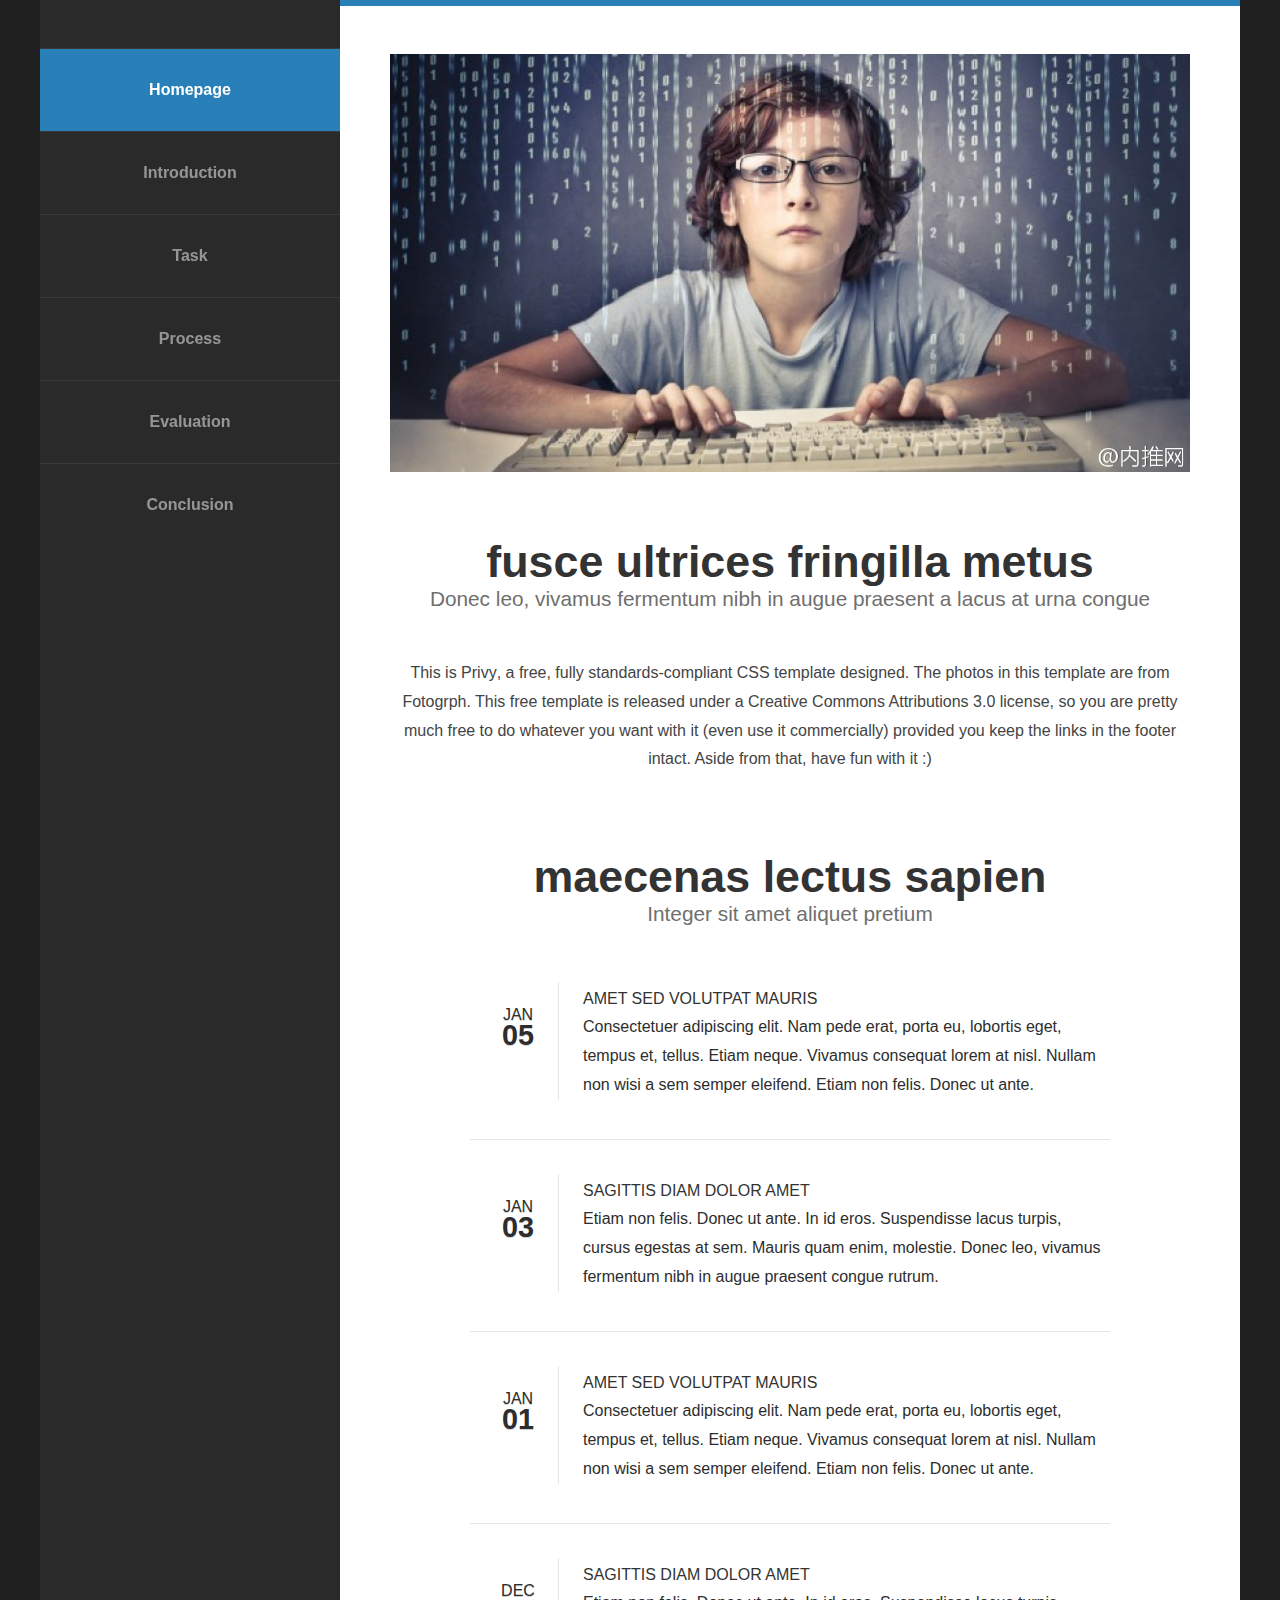
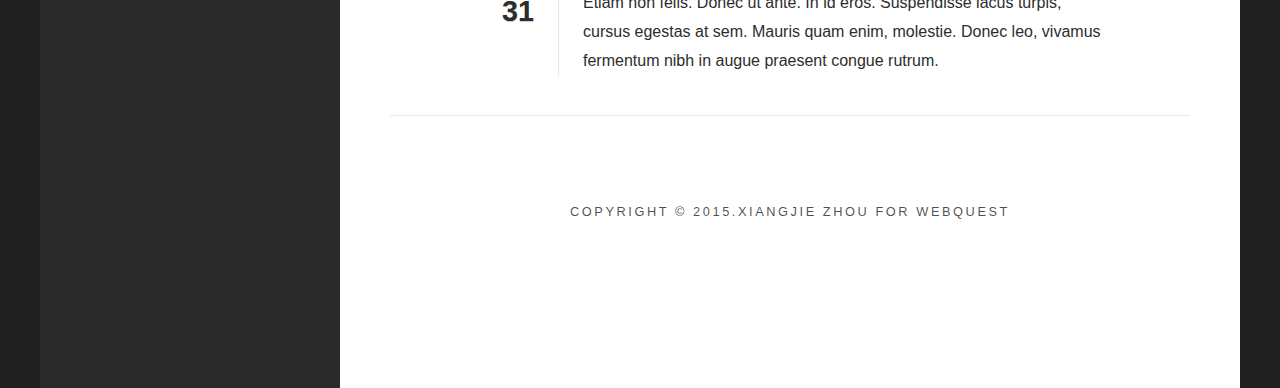
==== commit dda39390: "-" ====
--- a/index.html
+++ b/index.html
@@ -5,16 +5,19 @@
 <title></title>
 <meta name="keywords" content="" />
 <meta name="description" content="" />
-<link href="default.css" rel="stylesheet" type="text/css" media="all" />
-<link href="fonts.css" rel="stylesheet" type="text/css" media="all" />
-
+<link href="assets/stylesheet/default.css" rel="stylesheet" type="text/css" media="all" />
+<link href="assets/stylesheet/fonts.css" rel="stylesheet" type="text/css" media="all" />
+<script type="text/javascript" src="assets/javascript/jquery.min.js"></script>
 <!--[if IE 6]><link href="default_ie6.css" rel="stylesheet" type="text/css" /><![endif]-->
 
 </head>
 <body>
+
+
 <div id="page" class="container">
 	<div id="header">
 		<div id="menu">
+		   
 			<ul>
 				<li class="current_page_item"><a href="#" accesskey="1" title="">Homepage</a></li>
 				<li><a href="#introduction" accesskey="2" title="">Introduction</a></li>
@@ -23,7 +26,9 @@
 				<li><a href="#evaluation" accesskey="5" title="">Evaluation</a></li>
 				<li><a href="#conclusion" accesskey="5" title="">Conclusion</a></li>
 			</ul>
+
 		</div>
+		
 	</div>
 	<div id="main">
 		<div id="banner">
@@ -72,6 +77,21 @@
 		</div>
 	</div>
 </div>
-<div style="display:none"><script src='http://v7.cnzz.com/stat.php?id=155540&web_id=155540' language='JavaScript' charset='gb2312'></script></div>
 </body>
 </html>
+
+
+<script type="text/javascript" language="javascript">
+$(document).ready(function () {
+	$("#menu ul li").click(function () {
+		$("#menu ul li").each(function () {
+			$(this).removeClass('current_page_item');
+		});
+		$(this).addClass('current_page_item');
+	});
+});
+</script>
+
+
+
+
--- a/assets/stylesheet/default.css
+++ b/assets/stylesheet/default.css
@@ -0,0 +1,568 @@
+	html, body
+	{
+		height: 100%;
+	}
+	
+	body
+	{
+		margin: 0px;
+		padding: 0px;
+		background: #202020;
+		font-family: 'Source Sans Pro', sans-serif;
+		font-size: 12pt;
+		font-weight: 300;
+		color: #444444;
+	}
+	
+	
+	h1, h2, h3
+	{
+		margin: 0;
+		padding: 0;
+		font-weight: 600;
+		color: #333333;
+	}
+	
+	p, ol, ul
+	{
+		margin-top: 0;
+	}
+	
+	ol, ul
+	{
+		padding: 0;
+		list-style: none;
+	}
+	
+	p
+	{
+		line-height: 180%;
+	}
+	
+	strong
+	{
+	}
+	
+	a
+	{
+		color: #2980b9;
+	}
+	
+	a:hover
+	{
+		text-decoration: none;
+	}
+	
+	.container
+	{
+		overflow: hidden;
+		margin: 0em auto;
+		width: 1200px;
+	}
+	
+/*********************************************************************************/
+/* Image Style                                                                   */
+/*********************************************************************************/
+
+	.image
+	{
+		display: inline-block;
+	}
+	
+	.image img
+	{
+		display: block;
+		width: 100%;
+	}
+	
+	.image-full
+	{
+		display: block;
+		width: 100%;
+		margin: 0 0 2em 0;
+	}
+	
+	.image-left
+	{
+		float: left;
+		margin: 0 2em 2em 0;
+	}
+	
+	.image-centered
+	{
+		display: block;
+		margin: 0 0 2em 0;
+	}
+	
+	.image-centered img
+	{
+		margin: 0 auto;
+		width: auto;
+	}
+
+/*********************************************************************************/
+/* List Styles                                                                   */
+/*********************************************************************************/
+
+	ul.style1
+	{
+		margin: 0 auto;
+		padding: 0;
+		width: 80%;
+		overflow: hidden;
+		list-style: none;
+		text-align: left;
+		color: #6c6c6c
+	}
+	
+	ul.style1 li
+	{
+		padding: 1.6em 0em 0em 0em;
+		margin: 0 0 2.5em 0;
+		border-top: 1px solid rgba(0,0,0,.1); 
+	}
+	
+	ul.style1 li:first-child
+	{
+		border-top: none;
+	}
+	
+	ul.style1 p
+	{
+		margin: 0;
+	}
+	
+	ul.style1 a
+	{
+		display: block;
+		text-decoration: none;
+		color: #2D2D2D;
+	}
+	
+	ul.style1 a:hover
+	{
+		text-decoration: underline;
+	}
+	
+	ul.style1 h3
+	{
+		padding: 1em 0em 5px 0em;
+		text-transform: uppercase;
+		font-size: 1em;
+		font-weight: 400;
+	}
+	
+	ul.style1 .first
+	{
+		padding-top: 0;
+		background: none;
+	}
+	
+	ul.style1 .date
+	{
+		float: left;
+		position: relative;
+		width: 80px;
+		height: 70px;
+		margin: 0.5em 1.5em 0em 0.5em;
+		padding: 1.5em 0em 1.5em 0em;
+		box-shadow: 0px 0px 0px 5px rgba(255,255,255,0.1);
+		line-height: normal;
+		text-align: center;
+		text-transform: uppercase;
+		text-shadow: 0px 1px 0px rgba(0,0,0,.2);
+		font-size: 1em;
+		font-weight: 400;
+		border-right: 1px solid rgba(0,0,0,.1); 
+	}
+	
+	ul.style1 .date:after
+	{
+		content: '';
+		display: block;
+		position: absolute;
+		left: 0;
+		top: 0;
+		width: 100%;
+		height: 100%;
+		border-radius: 6px;
+	}
+	
+	ul.style1 .date b
+	{
+		margin: 0;
+		padding: 0;
+		display: block;
+		margin-top: -5px;
+		font-size: 1.8em;
+		font-weight: 700;
+	}
+	
+	ul.style1 .date a
+	{
+	}
+	
+	ul.style1 .date a:hover
+	{
+		text-decoration: none;
+	}
+
+
+/*********************************************************************************/
+/* Social Icon Styles                                                            */
+/*********************************************************************************/
+
+	ul.contact
+	{
+		margin: 0;
+		padding: 2em 0em 0em 0em;
+		list-style: none;
+	}
+	
+	ul.contact li
+	{
+		display: inline-block;
+		padding: 0em 0.30em;
+		font-size: 1em;
+	}
+	
+	ul.contact li span
+	{
+		display: none;
+		margin: 0;
+		padding: 0;
+	}
+	
+	ul.contact li a
+	{
+		color: #FFF;
+	}
+	
+	ul.contact li a:before
+	{
+		display: inline-block;
+		background: #3f3f3f;
+		width: 40px;
+		height: 40px;
+		line-height: 40px;
+		border-radius: 20px;
+		text-align: center;
+		color: #FFFFFF;
+	}
+	
+	ul.contact li a.icon-twitter:before { background: #2DAAE4; }
+	ul.contact li a.icon-facebook:before { background: #39599F; }
+	ul.contact li a.icon-dribbble:before { background: #C4376B;	}
+	ul.contact li a.icon-tumblr:before { background: #31516A; }
+	ul.contact li a.icon-rss:before { background: #F2600B; }
+
+/*********************************************************************************/
+/* Button Style                                                                  */
+/*********************************************************************************/
+
+	.button
+	{
+		display: inline-block;
+		padding: 1em 3em 1em 2em;
+		letter-spacing: 0.20em;
+		text-decoration: none;
+		text-transform: uppercase;
+		font-weight: 400;
+		font-size: 0.90em;
+		color: #FFF;
+	}
+	
+	.button:before
+	{
+		display: inline-block;
+		background: #FFC31F;
+		margin-right: 1em;
+		width: 40px;
+		height: 40px;
+		line-height: 40px;
+		border-radius: 20px;
+		text-align: center;
+		color: #272925;
+	}
+		
+/*********************************************************************************/
+/* 4-column                                                                      */
+/*********************************************************************************/
+
+	.box1,
+	.box2,
+	.box3,
+	.box4
+	{
+		width: 235px;
+	}
+	
+	.box1,
+	.box2,
+	.box3,
+	{
+		float: left;
+		margin-right: 20px;
+	}
+	
+	.box4
+	{
+		float: right;
+	}
+	
+/*********************************************************************************/
+/* 3-column                                                                      */
+/*********************************************************************************/
+
+	.boxA,
+	.boxB,
+	.boxC
+	{
+		width: 320px;
+	}
+
+	.boxA,
+	.boxB,
+	{
+		float: left;
+		margin-right: 20px;
+	}
+	
+	.boxC
+	{
+		float: right;
+	}
+
+/*********************************************************************************/
+/* 2-column                                                                      */
+/*********************************************************************************/
+
+	.tbox1,
+	.tbox2
+	{
+		width: 575px;
+	}
+	
+	.tbox1
+	{
+		float: left;
+	}
+
+	.tbox2
+	{
+		float: right;
+	}
+
+/*********************************************************************************/
+/* Heading Titles                                                                */
+/*********************************************************************************/
+
+	.title
+	{
+		margin-bottom: 3em;
+	}
+	
+	.title h2
+	{
+		text-transform: lowercase;
+		font-size: 2.8em;
+	}
+	
+	.title .byline
+	{
+		font-size: 1.3em;
+		color: #6F6F6F;
+	}
+		
+/*********************************************************************************/
+/* Header                                                                        */
+/*********************************************************************************/
+
+	#header
+	{
+		position: relative;
+		float: left;
+		width: 300px;
+		padding: 3em 0em;
+	}
+
+/*********************************************************************************/
+/* Logo                                                                          */
+/*********************************************************************************/
+
+	#logo
+	{
+		text-align: center;
+		margin-bottom: 4em;
+	}
+	
+	#logo h1
+	{
+		display: block;
+	}
+	
+	#logo a
+	{
+		text-decoration: none;
+		color: #FFF;
+	}
+	
+	#logo span
+	{
+		padding-right: 0.5em;
+		text-transform: uppercase;
+		font-size: 0.90em;
+		color: rgba(255,255,255,0.3);
+	}
+
+	#logo span a
+	{
+		color: rgba(255,255,255,0.5);
+	}
+	
+	#logo img
+	{
+		display: inline-block;
+		margin-bottom: 1em;
+		border-radius: 50%;
+	}
+
+/*********************************************************************************/
+/* Menu                                                                          */
+/*********************************************************************************/
+
+	#menu
+	{
+	   position:fixed;
+	   width: 300px;
+	}
+	
+	#menu ul
+	{
+	}
+	
+	#menu li
+	{
+		border-top: 1px solid rgba(255,255,255,0.08);
+	}
+	
+	#menu li a, #menu li span
+	{
+		display: block;
+		padding: 2em 1.5em;
+		text-align: center;
+		text-decoration:  none;
+		text-transform: capitalize;
+		font-weight: 700;
+		color: rgba(255,255,255,0.5);
+	}
+	
+	#menu li:hover a, #menu li.active a, #menu li.active span
+	{
+	}
+	
+	#menu .current_page_item a
+	{
+		background: #2980b9;
+		color: rgba(255,255,255,1);
+	}
+	
+	#menu .icon
+	{
+	}
+
+/*********************************************************************************/
+/* Banner                                                                        */
+/*********************************************************************************/
+
+	#banner
+	{
+		margin-bottom: 4em;
+	}
+
+/*********************************************************************************/
+/* Page                                                                          */
+/*********************************************************************************/
+
+	#page
+	{
+		background: #2a2a2a;
+	}
+
+/*********************************************************************************/
+/* Main                                                                          */
+/*********************************************************************************/
+
+	#main
+	{
+		overflow: hidden;
+		float: right;
+		width: 800px;
+		padding: 3em 50px 5em 50px;
+		background: #FFF;
+		border-top: 6px solid #2980b9;
+		text-align: center;
+	}
+
+/*********************************************************************************/
+/* Featured                                                                      */
+/*********************************************************************************/
+
+	#featured
+	{
+		overflow: hidden;
+		margin-bottom: 3em;
+		padding-top: 5em;
+		border-top: 1px solid rgba(0,0,0,0.08);
+	}
+
+/*********************************************************************************/
+/* Sidebar                                                                       */
+/*********************************************************************************/
+
+	#sidebar
+	{
+	}
+
+/*********************************************************************************/
+/* Footer                                                                        */
+/*********************************************************************************/
+
+	#footer
+	{
+	}
+
+/*********************************************************************************/
+/* Copyright                                                                     */
+/*********************************************************************************/
+
+	#copyright
+	{
+		overflow: hidden;
+		padding: 5em 0em;
+		border-top: 1px solid rgba(0,0,0,0.08);
+	}
+	
+	#copyright span
+	{
+		display: block;
+		letter-spacing: 0.20em;
+		line-height: 2.5em;
+		text-align: center;
+		text-transform: uppercase;
+		font-size: 0.80em;
+		color: rgba(0,0,0,0.7);
+	}
+	
+	#copyright a
+	{
+		text-decoration: none;
+		color: rgba(0,0,0,0.9);
+	}
+
+	.fa
+	{
+		display: block;
+		color: #000;
+		background: red;
+	}
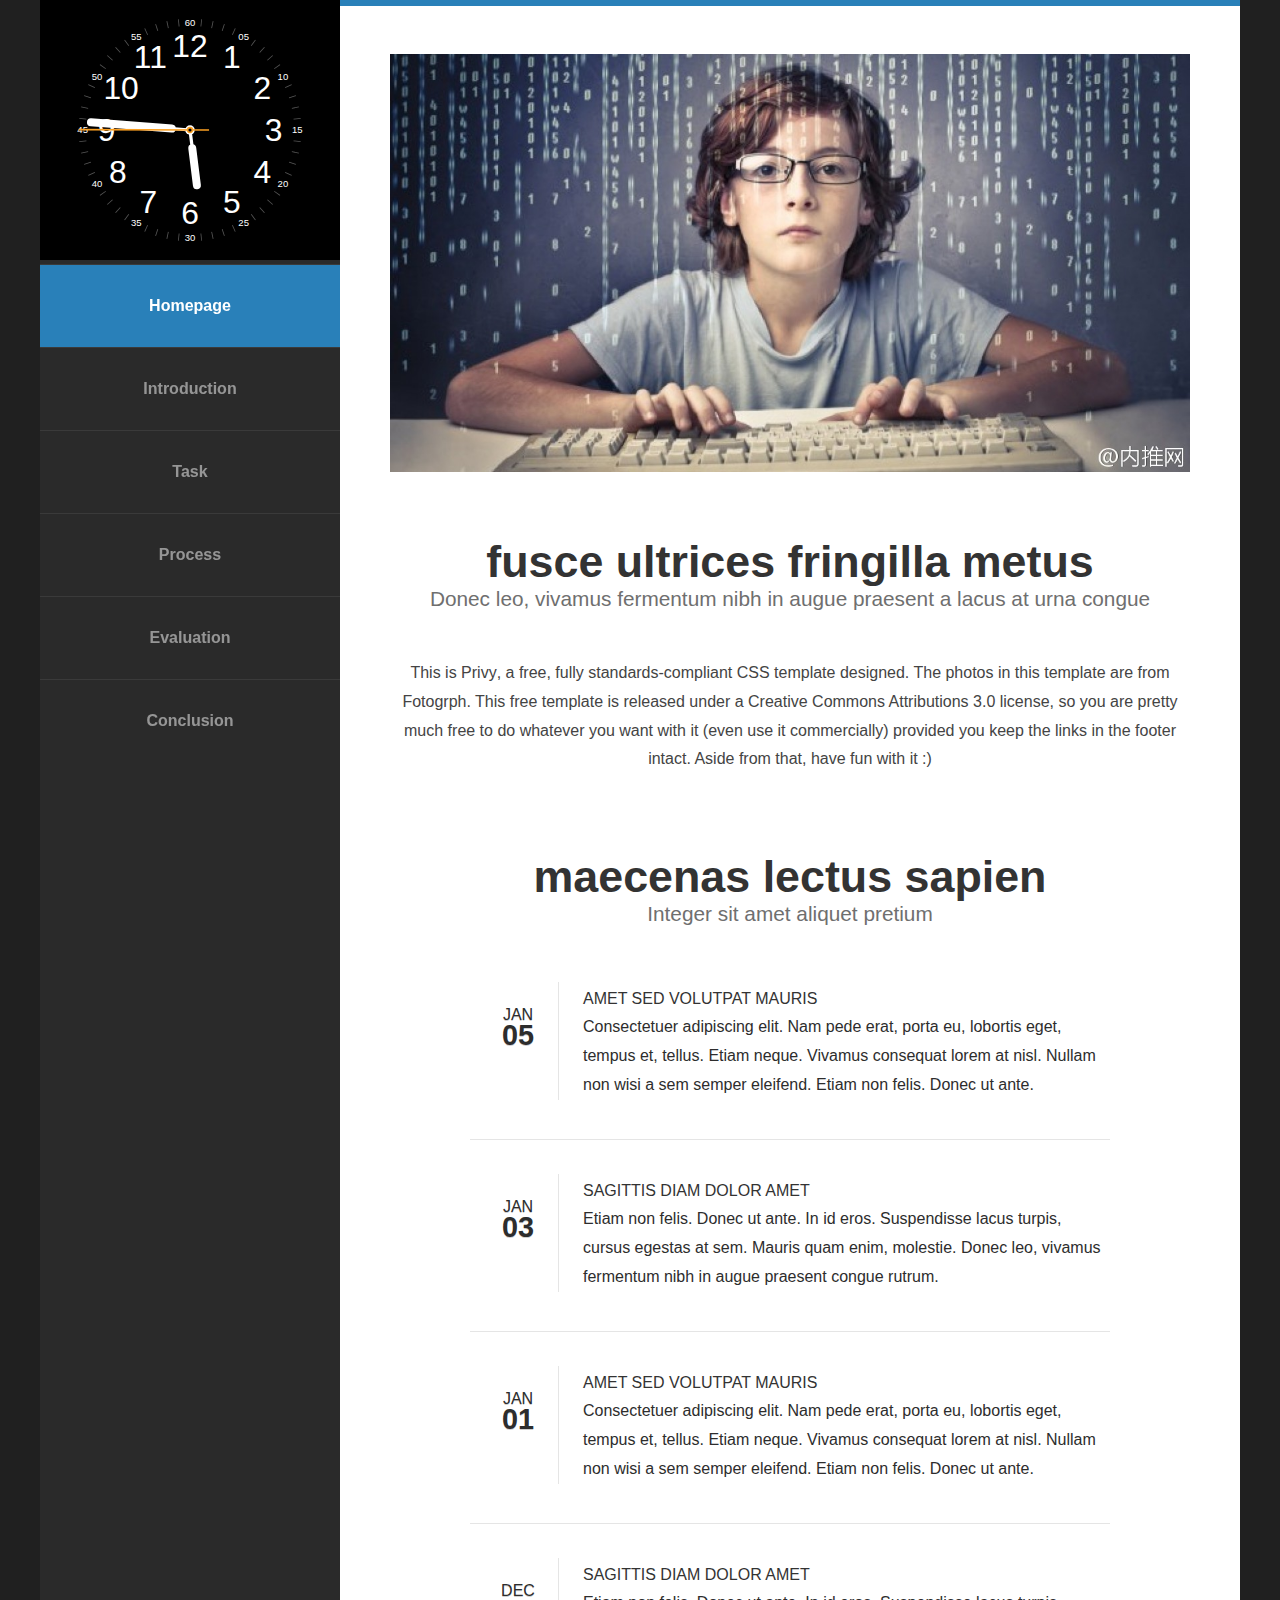
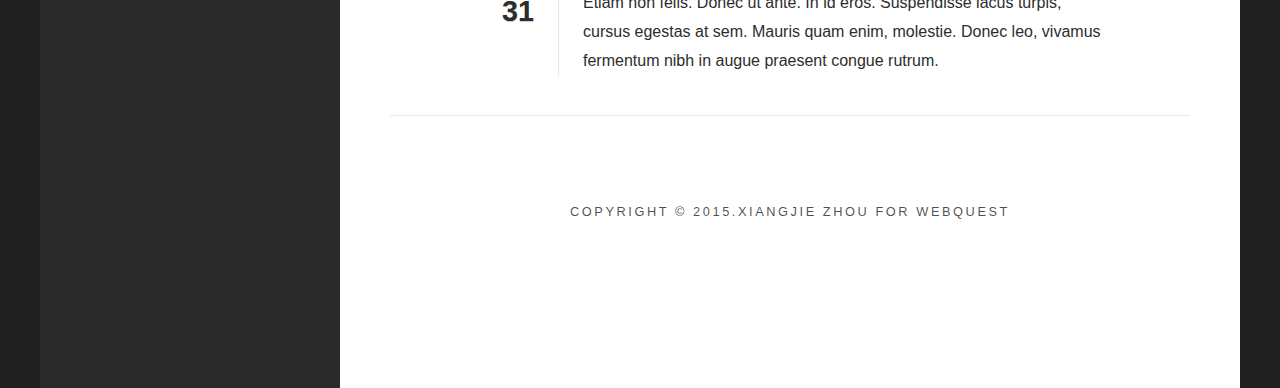
==== commit 2ca2855d: "-" ====
--- a/index.html
+++ b/index.html
@@ -6,7 +6,6 @@
 <meta name="keywords" content="" />
 <meta name="description" content="" />
 <link href="assets/stylesheet/default.css" rel="stylesheet" type="text/css" media="all" />
-<link href="assets/stylesheet/fonts.css" rel="stylesheet" type="text/css" media="all" />
 <script type="text/javascript" src="assets/javascript/jquery.min.js"></script>
 <!--[if IE 6]><link href="default_ie6.css" rel="stylesheet" type="text/css" /><![endif]-->
 
@@ -17,7 +16,7 @@
 <div id="page" class="container">
 	<div id="header">
 		<div id="menu">
-		   
+	           <iframe frameborder=0  scrolling=no  height=260px  src = "assets/clock/demo.html"></iframe>
 			<ul>
 				<li class="current_page_item"><a href="#" accesskey="1" title="">Homepage</a></li>
 				<li><a href="#introduction" accesskey="2" title="">Introduction</a></li>
@@ -25,8 +24,7 @@
 				<li><a href="#process" accesskey="4" title="">Process</a></li>
 				<li><a href="#evaluation" accesskey="5" title="">Evaluation</a></li>
 				<li><a href="#conclusion" accesskey="5" title="">Conclusion</a></li>
-			</ul>
-
+			</ul>	
 		</div>
 		
 	</div>
--- a/assets/stylesheet/default.css
+++ b/assets/stylesheet/default.css
@@ -383,7 +383,7 @@
 		position: relative;
 		float: left;
 		width: 300px;
-		padding: 3em 0em;
+		padding: 0em 0em;
 	}
 
 /*********************************************************************************/
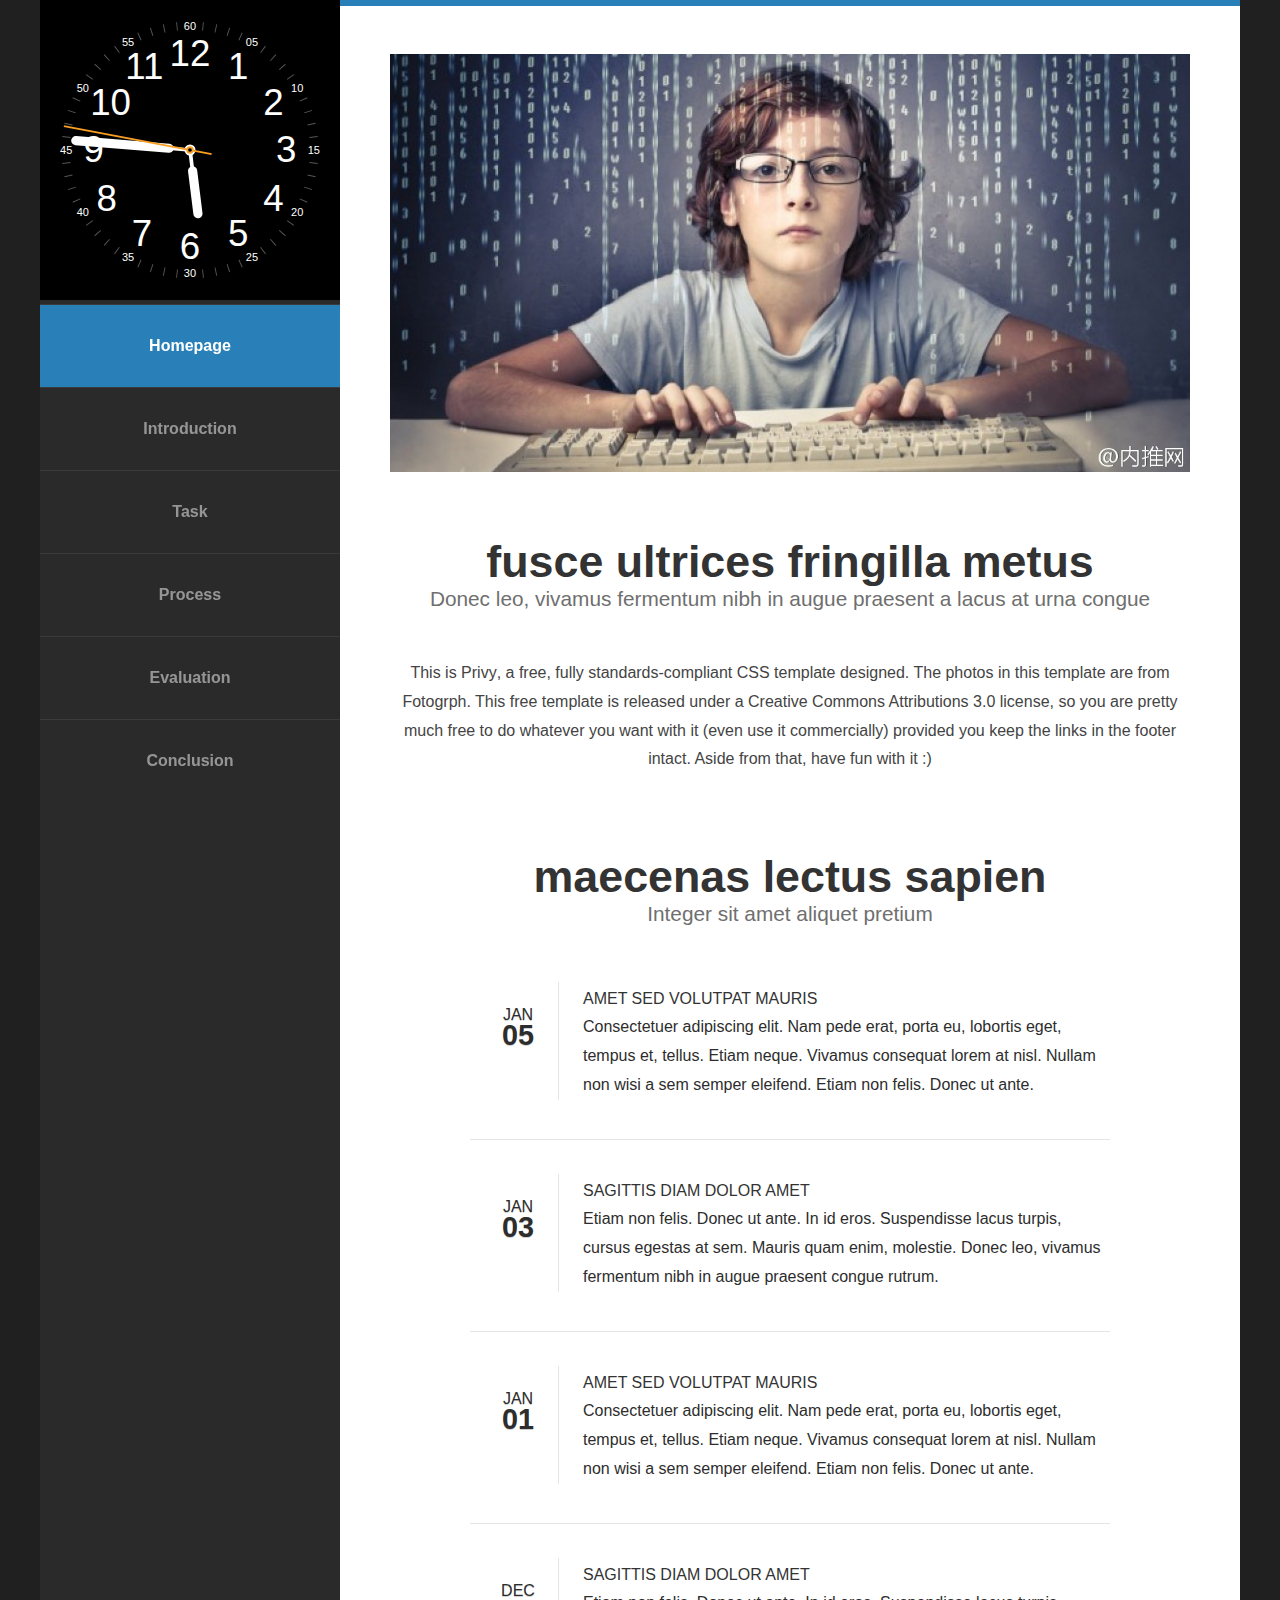
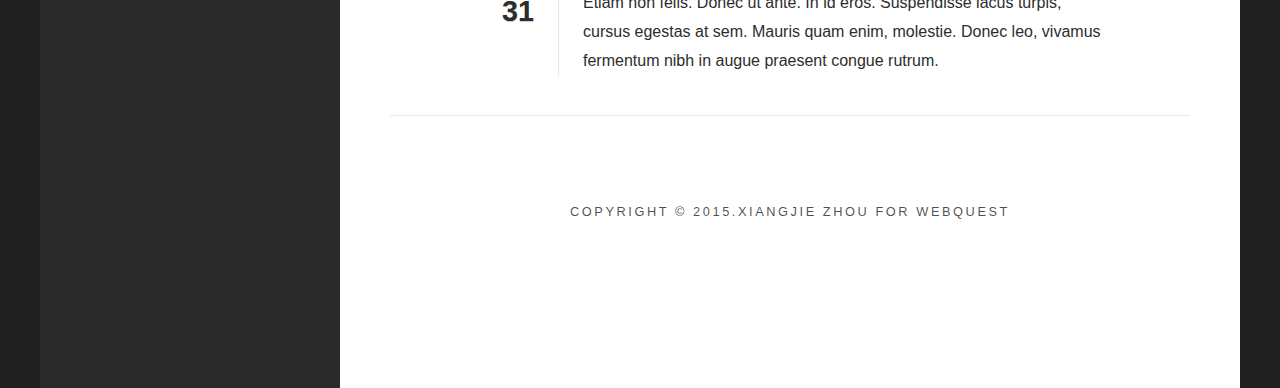
==== commit 62188710: "-" ====
--- a/index.html
+++ b/index.html
@@ -16,14 +16,14 @@
 <div id="page" class="container">
 	<div id="header">
 		<div id="menu">
-	           <iframe frameborder=0  scrolling=no  height=260px  src = "assets/clock/demo.html"></iframe>
+	           <iframe id="clock" scrolling=no  src = "assets/clock/demo.html"></iframe>
 			<ul>
-				<li class="current_page_item"><a href="#" accesskey="1" title="">Homepage</a></li>
-				<li><a href="#introduction" accesskey="2" title="">Introduction</a></li>
-				<li><a href="#task" accesskey="3" title="">Task</a></li>
-				<li><a href="#process" accesskey="4" title="">Process</a></li>
-				<li><a href="#evaluation" accesskey="5" title="">Evaluation</a></li>
-				<li><a href="#conclusion" accesskey="5" title="">Conclusion</a></li>
+				<li class="current_page_item"><a href="#"  title="">Homepage</a></li>
+				<li><a href="#introduction" title="">Introduction</a></li>
+				<li><a href="#task" title="">Task</a></li>
+				<li><a href="#process"  title="">Process</a></li>
+				<li><a href="#evaluation"  title="">Evaluation</a></li>
+				<li><a href="#conclusion"  title="">Conclusion</a></li>
 			</ul>	
 		</div>
 		
@@ -88,6 +88,7 @@
 		$(this).addClass('current_page_item');
 	});
 });
+
 </script>
 
 
--- a/assets/stylesheet/default.css
+++ b/assets/stylesheet/default.css
@@ -566,3 +566,11 @@
 		color: #000;
 		background: red;
 	}
+/*********************************************************************************/
+/* Clock                                                              */
+/*********************************************************************************/
+    #menu iframe{
+	    overflow:hidden;
+		height:300px;
+		border-width:0;
+	}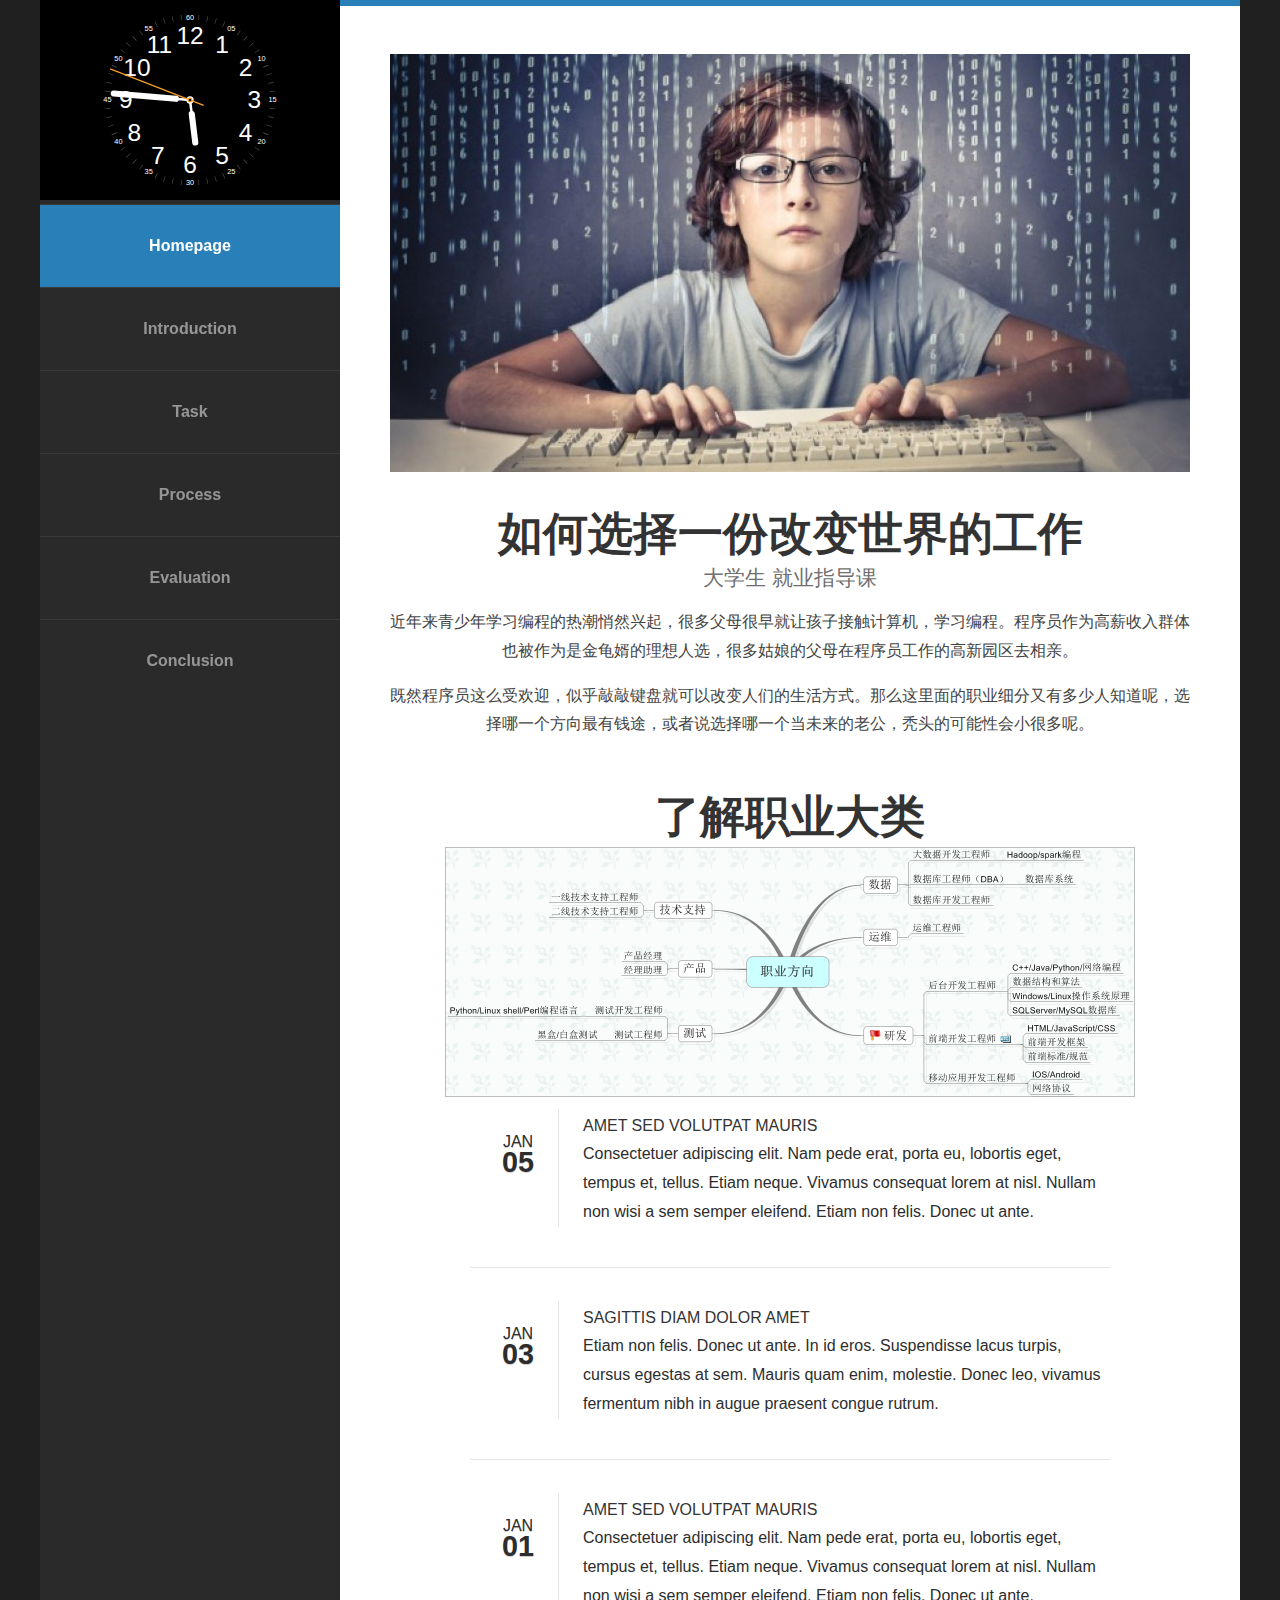
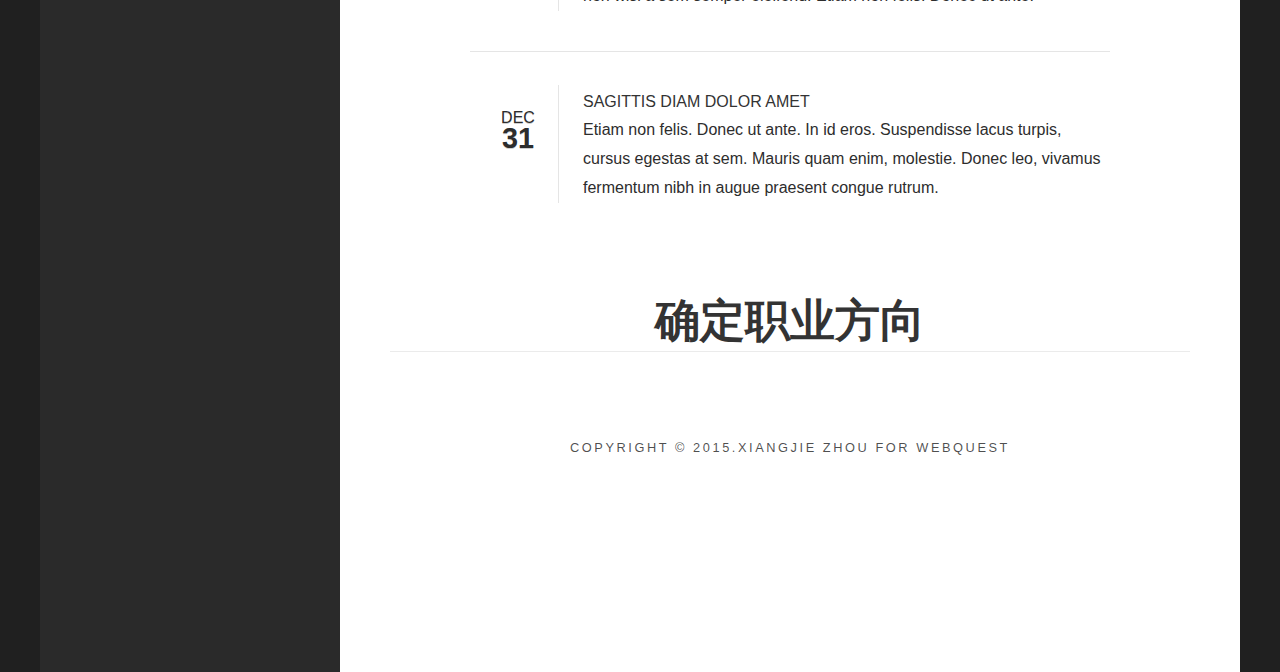
==== commit cc05c05d: "-" ====
--- a/index.html
+++ b/index.html
@@ -2,15 +2,17 @@
 <html xmlns="http://www.w3.org/1999/xhtml">
 <head>
 <meta http-equiv="Content-Type" content="text/html; charset=utf-8" />
-<title></title>
+<title>IT职业蓝图</title>
 <meta name="keywords" content="" />
 <meta name="description" content="" />
 <link href="assets/stylesheet/default.css" rel="stylesheet" type="text/css" media="all" />
+<script type="text/javascript" src="assets/javascript/js.js"></script>
 <script type="text/javascript" src="assets/javascript/jquery.min.js"></script>
+
 <!--[if IE 6]><link href="default_ie6.css" rel="stylesheet" type="text/css" /><![endif]-->
 
 </head>
-<body>
+<body onload="initLightbox()">
 
 
 <div id="page" class="container">
@@ -34,18 +36,21 @@
 		</div>
 		<div id="introduction">
 			<div class="title">
-				<h2>Fusce ultrices fringilla metus</h2>
-				<span class="byline">Donec leo, vivamus fermentum nibh in augue praesent a lacus at urna congue</span>
+				<h2>如何选择一份改变世界的工作</h2>
+				<span class="byline">大学生  就业指导课</span>
+				<p>近年来青少年学习编程的热潮悄然兴起，很多父母很早就让孩子接触计算机，学习编程。程序员作为高薪收入群体也被作为是金龟婿的理想人选，很多姑娘的父母在程序员工作的高新园区去相亲。
+				</p>
+				<p>
+				既然程序员这么受欢迎，似乎敲敲键盘就可以改变人们的生活方式。那么这里面的职业细分又有多少人知道呢，选择哪一个方向最有钱途，或者说选择哪一个当未来的老公，秃头的可能性会小很多呢。
+				</p>
 			</div>
-			<p>This is <strong>Privy</strong>, a free, fully standards-compliant CSS template designed. The photos in this template are from Fotogrph</a>. This free template is released under a Creative Commons Attributions 3.0</a> license, so you are pretty much free to do whatever you want with it (even use it commercially) provided you keep the links in the footer intact. Aside from that, have fun with it :) </p>
-			<ul class="actions">
-				<li><a href="#" class="button">Etiam posuere</a></li>
-			</ul>
 		</div>
 		<div id="task">
 			<div class="title">
-				<h2>Maecenas lectus sapien</h2>
-				<span class="byline">Integer sit amet aliquet pretium</span>
+				<h2>了解职业大类</h2>
+				<div >
+				<a href="images/2.png" rel="lightbox"><img src="images/2.png" alt="" width="690" height="250"/>
+				</a>
 			</div>
 			<ul class="style1">
 				<li class="first">
@@ -70,6 +75,13 @@
 				</li>
 			</ul>
 		</div>
+		<div id="process"></div>
+		<div class="title">
+				<h2>确定职业方向</h2>
+				<div>
+			</div>
+		<div id="evaluation"></div>
+		<div id="conclusion"></div>
 		<div id="copyright">
 			<span>Copyright &copy; 2015.Xiangjie Zhou for Webquest</span>
 		</div>
--- a/assets/stylesheet/default.css
+++ b/assets/stylesheet/default.css
@@ -79,7 +79,7 @@
 	{
 		display: block;
 		width: 100%;
-		margin: 0 0 2em 0;
+		margin: 0 0 0em 0;
 	}
 	
 	.image-left
@@ -367,6 +367,11 @@
 		text-transform: lowercase;
 		font-size: 2.8em;
 	}
+
+	.title p
+	{
+		margin-top: 1em;
+	}
 	
 	.title .byline
 	{
@@ -477,7 +482,7 @@
 
 	#banner
 	{
-		margin-bottom: 4em;
+		margin-bottom: 2em;
 	}
 
 /*********************************************************************************/
@@ -571,6 +576,6 @@
 /*********************************************************************************/
     #menu iframe{
 	    overflow:hidden;
-		height:300px;
+		height:200px;
 		border-width:0;
 	}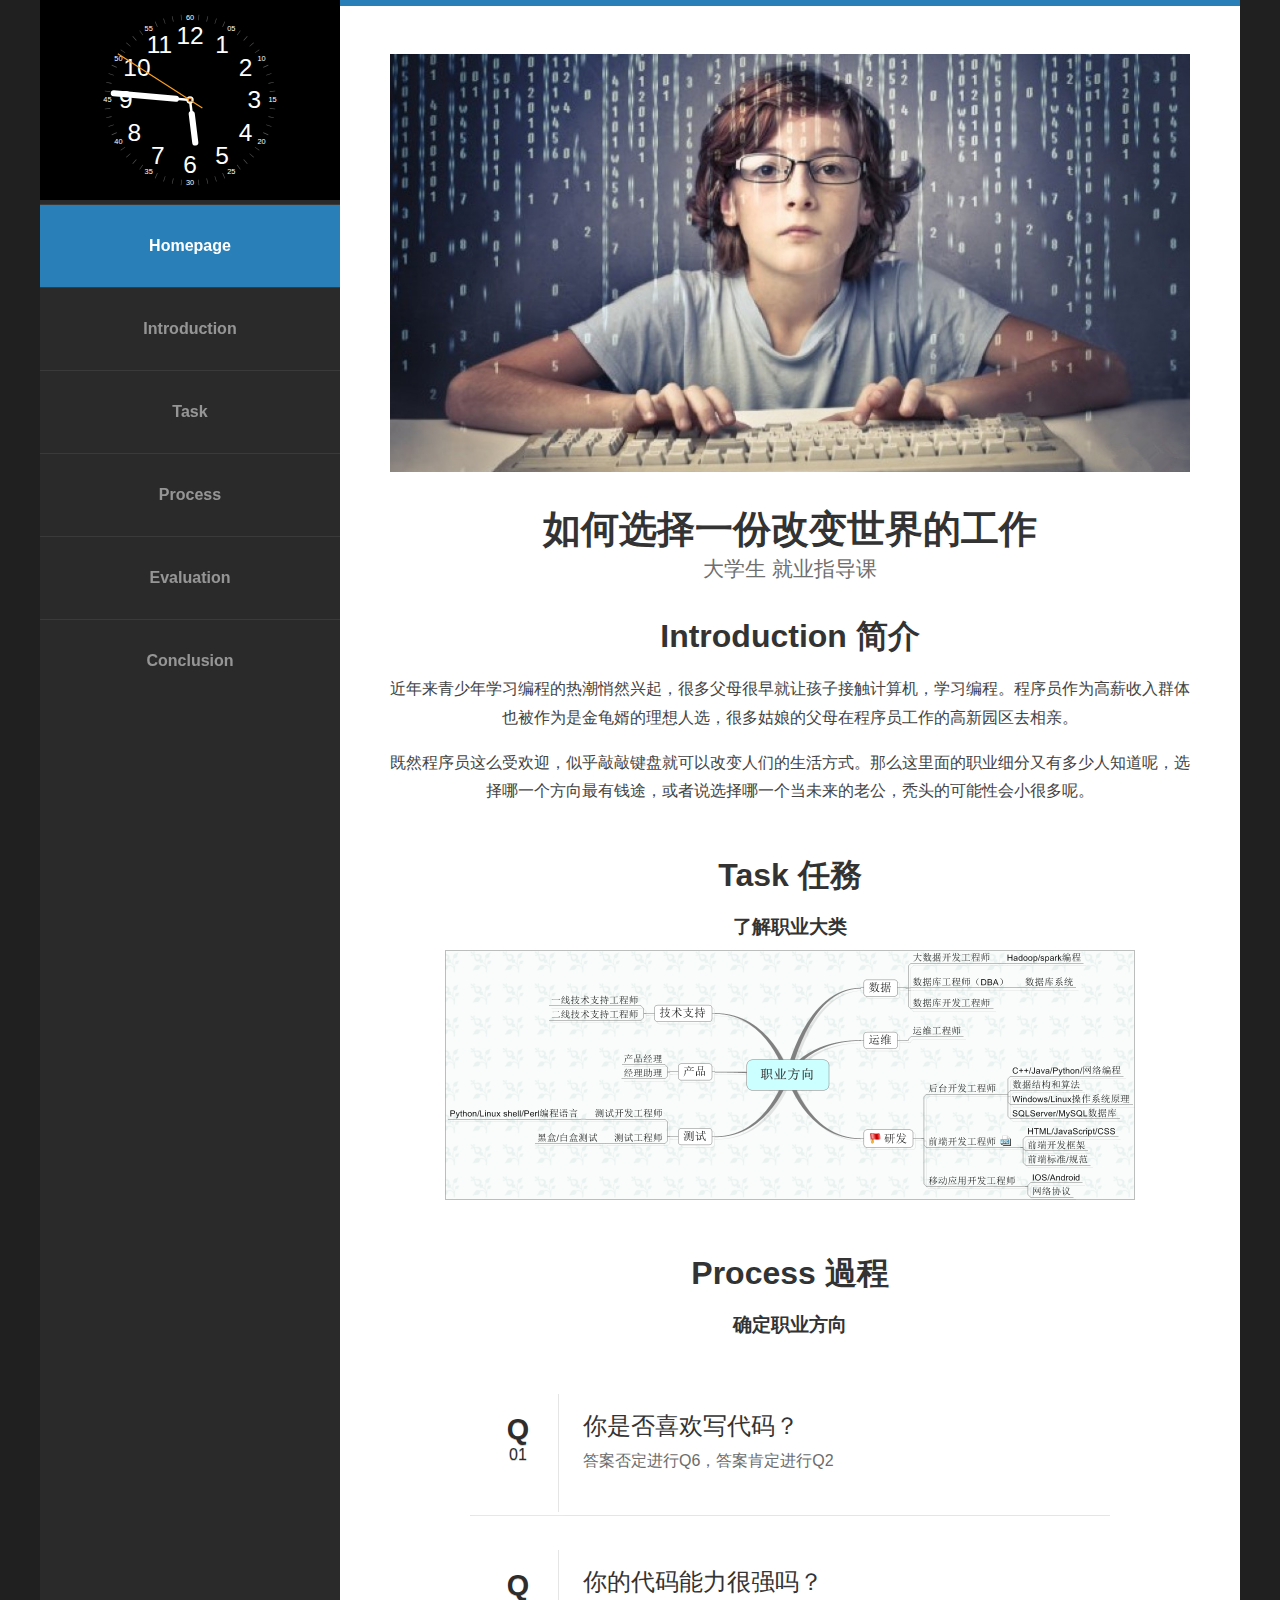
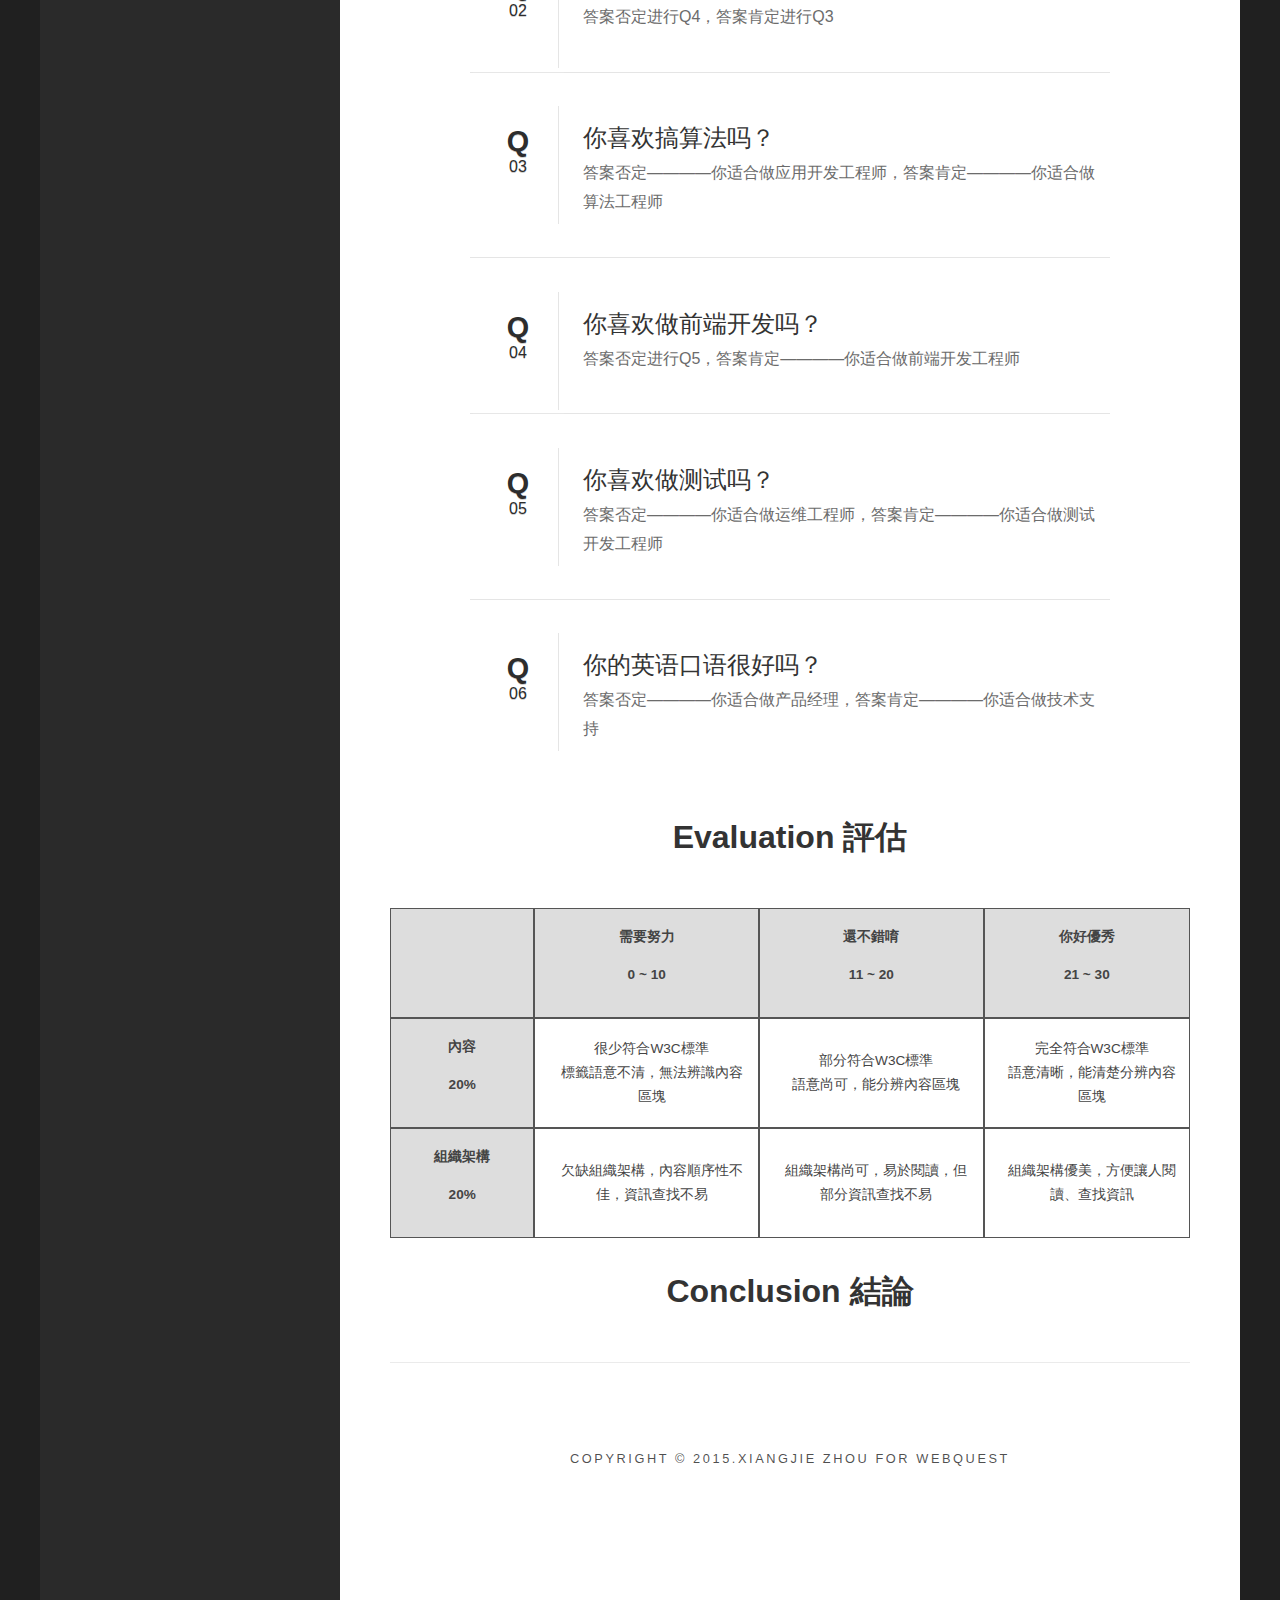
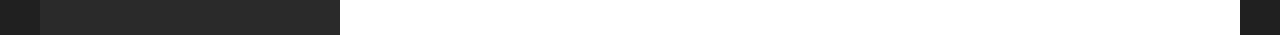
==== commit 88006994: "-" ====
--- a/index.html
+++ b/index.html
@@ -36,8 +36,9 @@
 		</div>
 		<div id="introduction">
 			<div class="title">
-				<h2>如何选择一份改变世界的工作</h2>
+				<h1>如何选择一份改变世界的工作</h1>
 				<span class="byline">大学生  就业指导课</span>
+				<h2>Introduction 简介</h2>
 				<p>近年来青少年学习编程的热潮悄然兴起，很多父母很早就让孩子接触计算机，学习编程。程序员作为高薪收入群体也被作为是金龟婿的理想人选，很多姑娘的父母在程序员工作的高新园区去相亲。
 				</p>
 				<p>
@@ -47,41 +48,123 @@
 		</div>
 		<div id="task">
 			<div class="title">
-				<h2>了解职业大类</h2>
-				<div >
+				<h2>Task 任務</h2>
+				<h3>了解职业大类</h3>
 				<a href="images/2.png" rel="lightbox"><img src="images/2.png" alt="" width="690" height="250"/>
 				</a>
 			</div>
-			<ul class="style1">
+		</div>
+		<div id="process">
+			<div class="title">
+				<h2>Process 過程</h2>
+				<h3>确定职业方向</h3>
+			</div>
+
+				<ul class="style1">
 				<li class="first">
-					<p class="date"><a href="#">Jan<b>05</b></a></p>
-					<h3>Amet sed volutpat mauris</h3>
-					<p><a href="#">Consectetuer adipiscing elit. Nam pede erat, porta eu, lobortis eget, tempus et, tellus. Etiam neque. Vivamus consequat lorem at nisl. Nullam non wisi a sem semper eleifend. Etiam non felis. Donec ut ante.</a></p>
+					<p class="date"><a href="#"><b>Q</b>01</a></p>
+					<h3>你是否喜欢写代码？</h3>
+					<p>答案否定进行Q6，答案肯定进行Q2</p>
 				</li>
 				<li>
-					<p class="date"><a href="#">Jan<b>03</b></a></p>
-					<h3>Sagittis diam dolor amet</h3>
-					<p><a href="#">Etiam non felis. Donec ut ante. In id eros. Suspendisse lacus turpis, cursus egestas at sem. Mauris quam enim, molestie. Donec leo, vivamus fermentum nibh in augue praesent congue rutrum.</a></p>
+					<p class="date"><a href="#"><b>Q</b>02</a></p>
+					<h3>你的代码能力很强吗？</h3>
+					<p>答案否定进行Q4，答案肯定进行Q3</p>
 				</li>
 				<li>
-					<p class="date"><a href="#">Jan<b>01</b></a></p>
-					<h3>Amet sed volutpat mauris</h3>
-					<p><a href="#">Consectetuer adipiscing elit. Nam pede erat, porta eu, lobortis eget, tempus et, tellus. Etiam neque. Vivamus consequat lorem at nisl. Nullam non wisi a sem semper eleifend. Etiam non felis. Donec ut ante.</a></p>
+					<p class="date"><a href="#"><b>Q</b>03</a></p>
+					<h3>你喜欢搞算法吗？</h3>
+					<p>答案否定————你适合做应用开发工程师，答案肯定————你适合做算法工程师</p>
 				</li>
 				<li>
-					<p class="date"><a href="#">Dec<b>31</b></a></p>
-					<h3>Sagittis diam dolor amet</h3>
-					<p><a href="#">Etiam non felis. Donec ut ante. In id eros. Suspendisse lacus turpis, cursus egestas at sem. Mauris quam enim, molestie. Donec leo, vivamus fermentum nibh in augue praesent congue rutrum.</a></p>
+					<p class="date"><a href="#"><b>Q</b>04</a></p>
+					<h3>你喜欢做前端开发吗？</h3>
+					<p>答案否定进行Q5，答案肯定————你适合做前端开发工程师</p>
+				</li>
+				<li>
+					<p class="date"><a href="#"><b>Q</b>05</a></p>
+					<h3>你喜欢做测试吗？</h3>
+					<p>答案否定————你适合做运维工程师，答案肯定————你适合做测试开发工程师</p>
+				</li>
+					<li>
+					<p class="date"><a href="#"><b>Q</b>06</a></p>
+					<h3>你的英语口语很好吗？</h3>
+					<p>答案否定————你适合做产品经理，答案肯定————你适合做技术支持</p>
 				</li>
 			</ul>
+		</div>		
+		<div id="evaluation">
+		<div class="title">
+				<h2>Evaluation 評估</h2>
+	    </div>
+	     <table>
+                        <tr>
+                            <td></td>
+                            <td>
+                                <p>需要努力</p>
+                                <p>0 ~ 10</p>
+                            </td>
+                            <td>
+                                <p>還不錯唷</p>
+                                <p>11 ~ 20</p>
+                            </td>
+                            <td>
+                                <p>你好優秀</p>
+                                <p>21 ~ 30</p>
+                            </td>
+                        </tr>
+                        <tr>
+                            <td>
+                                <p>內容</p>
+                                <p>20%</p>
+                            </td>
+                            <td>
+                                <ol>
+                                    <li>很少符合W3C標準</li>
+                                    <li>標籤語意不清，無法辨識內容區塊</li>
+                                </ol>
+                            </td>
+                            <td>
+                                <ol>
+                                    <li>部分符合W3C標準</li>
+                                    <li>語意尚可，能分辨內容區塊</li>
+                                </ol>
+                            </td>
+                            <td>
+                                <ol>
+                                    <li>完全符合W3C標準</li>
+                                    <li>語意清晰，能清楚分辨內容區塊</li>
+                                </ol>
+                            </td>
+                        </tr>
+                        <tr>
+                            <td>
+                                <p>組織架構</p>
+                                <p>20%</p>
+                            </td>
+                            <td>
+                                <ol>
+                                    <li>欠缺組織架構，內容順序性不佳，資訊查找不易</li>
+                                </ol>
+                            </td>
+                            <td>
+                                <ol>
+                                    <li>組織架構尚可，易於閱讀，但部分資訊查找不易</li>
+                                </ol>
+                            </td>
+                            <td>
+                                <ol>
+                                    <li>組織架構優美，方便讓人閱讀、查找資訊</li>
+                                </ol>
+                            </td>
+                        </tr>
+                    </table>
+                    </div>
+		<div id="conclusion">
+			<div class="title">
+				<h2>Conclusion 結論</h2>
+	    </div>
 		</div>
-		<div id="process"></div>
-		<div class="title">
-				<h2>确定职业方向</h2>
-				<div>
-			</div>
-		<div id="evaluation"></div>
-		<div id="conclusion"></div>
 		<div id="copyright">
 			<span>Copyright &copy; 2015.Xiangjie Zhou for Webquest</span>
 		</div>
--- a/assets/stylesheet/default.css
+++ b/assets/stylesheet/default.css
@@ -148,7 +148,7 @@
 	{
 		padding: 1em 0em 5px 0em;
 		text-transform: uppercase;
-		font-size: 1em;
+		font-size: 1.5em;
 		font-weight: 400;
 	}
 	
@@ -362,12 +362,22 @@
 		margin-bottom: 3em;
 	}
 	
+	.title h1
+	{
+		font-size: 2.4em;
+
+	}
 	.title h2
 	{
-		text-transform: lowercase;
-		font-size: 2.8em;
-	}
-
+		font-size: 2.0em;
+		margin-bottom: 0.5em;
+		margin-top: 1.0em;
+	}
+    
+    .title h3
+	{	
+		margin-bottom: 0.5em;
+	}
 	.title p
 	{
 		margin-top: 1em;
@@ -377,6 +387,7 @@
 	{
 		font-size: 1.3em;
 		color: #6F6F6F;
+		margin-bottom: 1.0em;
 	}
 		
 /*********************************************************************************/
@@ -578,4 +589,46 @@
 	    overflow:hidden;
 		height:200px;
 		border-width:0;
-	}+	}
+
+
+
+
+#evaluation .table-content {
+    width: 100%;
+    overflow-x: auto;
+    overflow-y: hidden;
+}
+
+#evaluation table {
+    border-spacing: 0;
+    margin: 1.5rem auto;
+    min-width: 500px;
+    width: 100%;
+    border: none;
+}
+
+
+#evaluation table tr:first-child td, #evaluation table tr td:first-child {
+    background: #ddd;
+    font-weight: 900;
+    text-align: center;
+    min-width: 120px;
+}
+
+#evaluation table tr td {
+    padding: 1rem 0.7rem;
+    border: 1px solid #555;
+    font-size: 0.85rem;
+    line-height: 1.5rem;
+}
+
+#evaluation ol {
+    margin: 0rem;
+    padding-left: 0.5rem;
+}
+
+#evaluation ol li {
+    padding-left: 0.1rem;
+    margin-top: 0;
+}
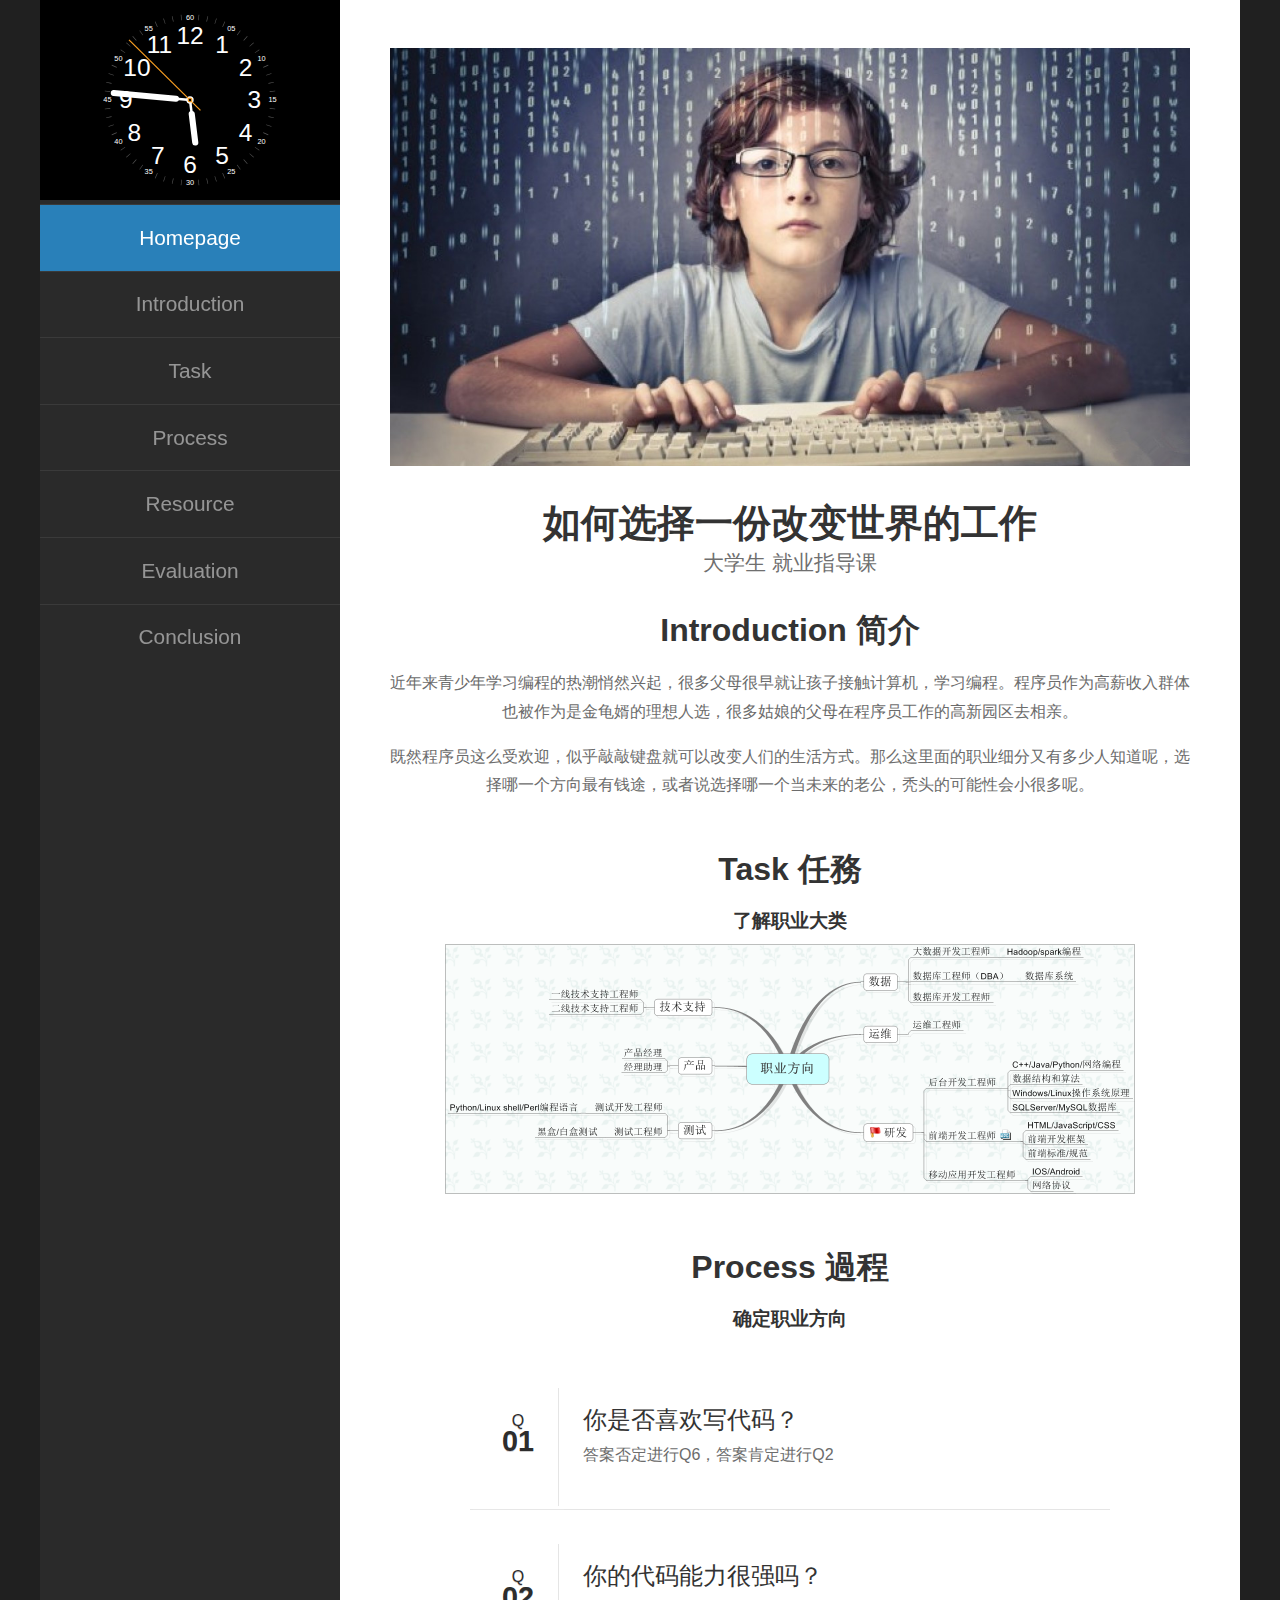
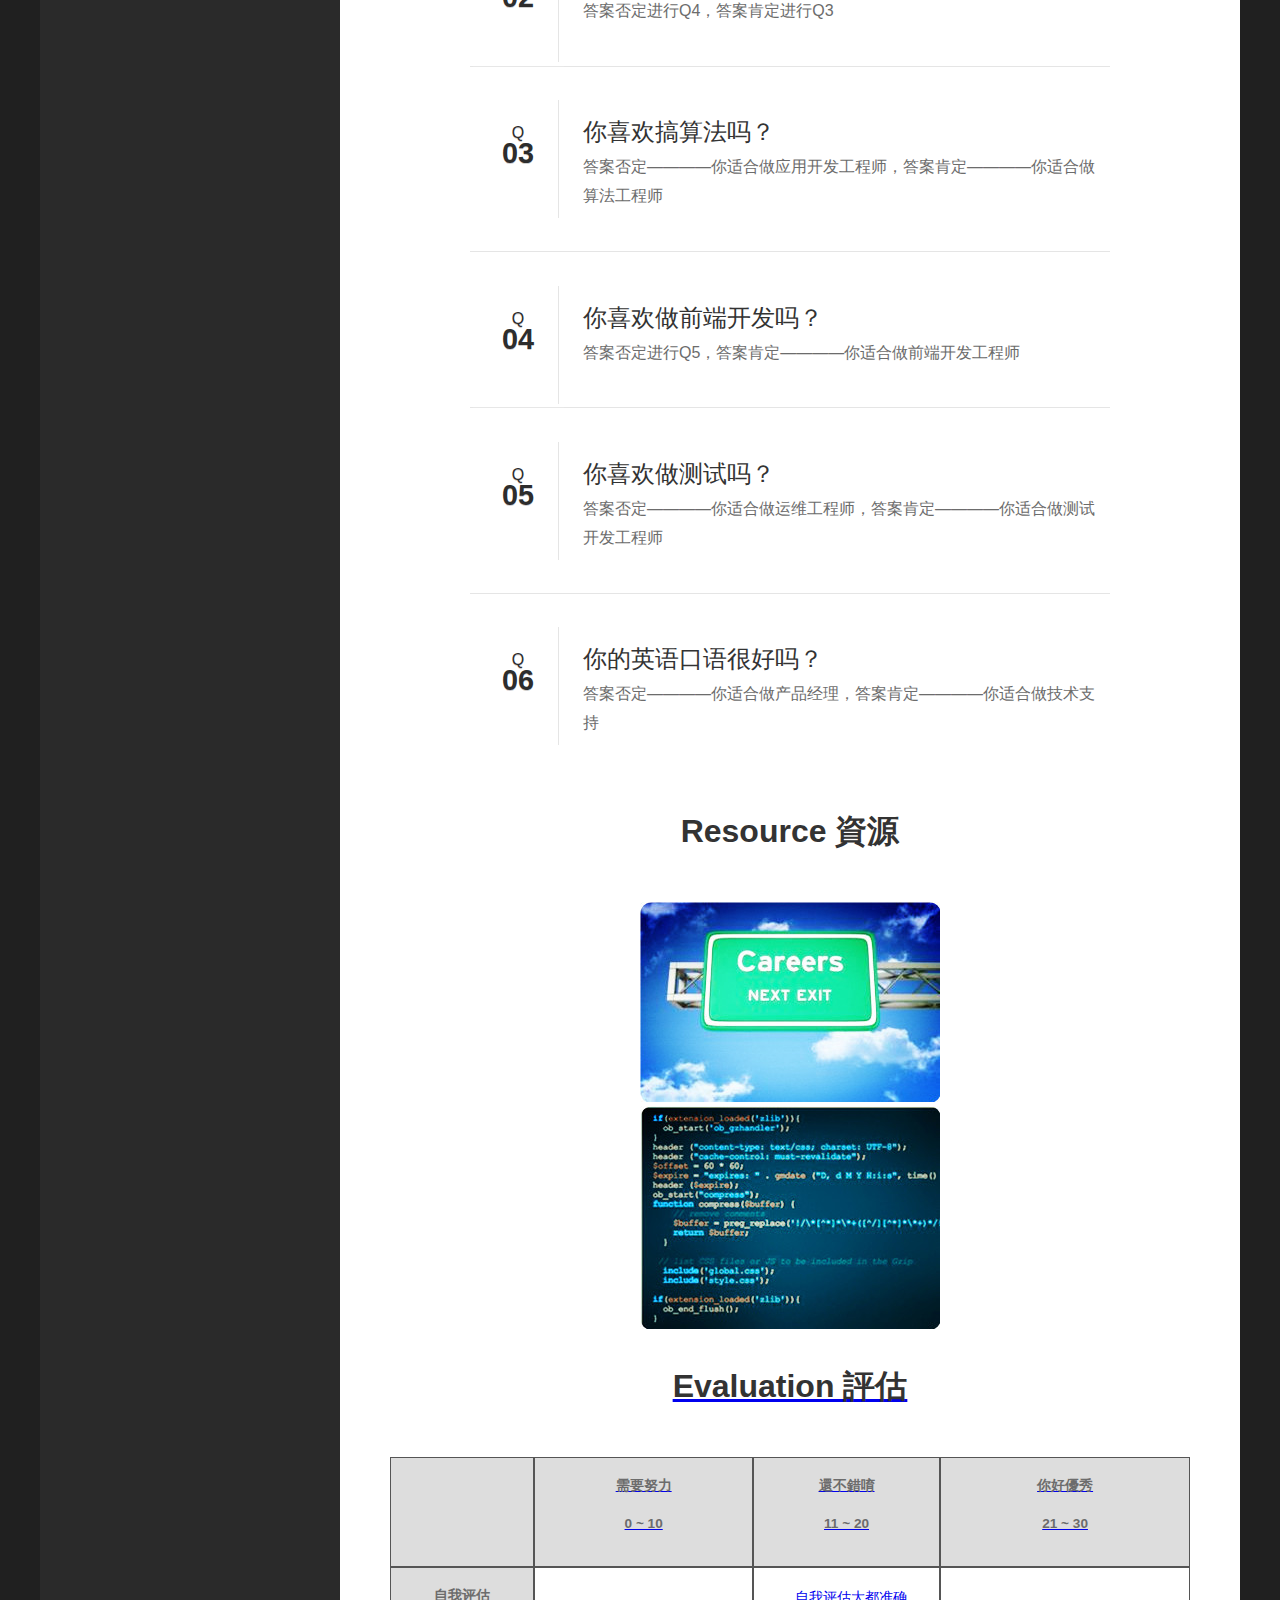
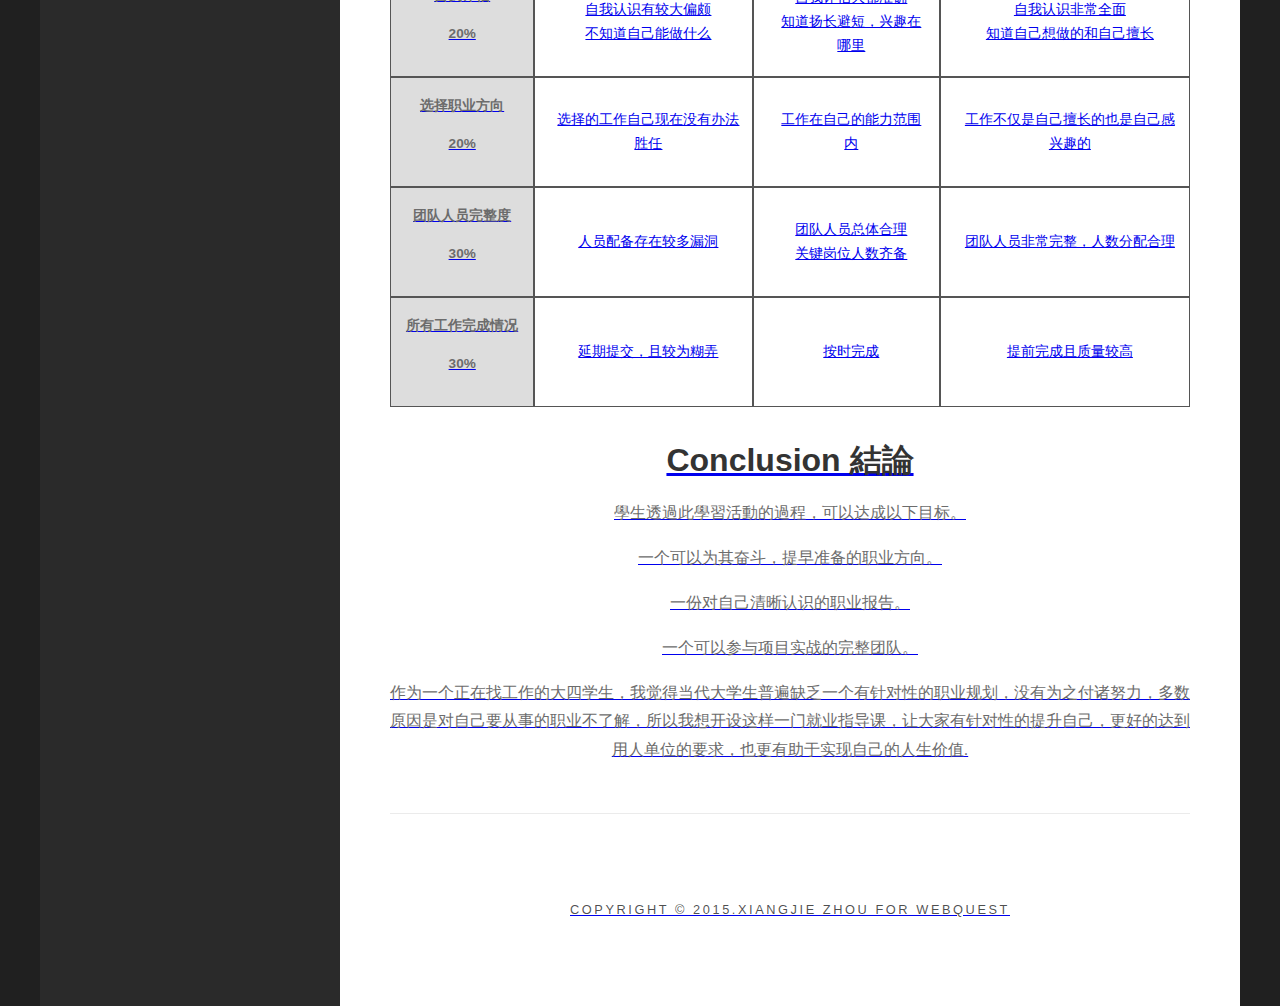
==== commit 611eebe5: "-" ====
--- a/index.html
+++ b/index.html
@@ -6,17 +6,16 @@
 <meta name="keywords" content="" />
 <meta name="description" content="" />
 <link href="assets/stylesheet/default.css" rel="stylesheet" type="text/css" media="all" />
-<script type="text/javascript" src="assets/javascript/js.js"></script>
 <script type="text/javascript" src="assets/javascript/jquery.min.js"></script>
 
 <!--[if IE 6]><link href="default_ie6.css" rel="stylesheet" type="text/css" /><![endif]-->
 
 </head>
-<body onload="initLightbox()">
+<body onload="">
 
 
 <div id="page" class="container">
-	<div id="header">
+	
 		<div id="menu">
 	           <iframe id="clock" scrolling=no  src = "assets/clock/demo.html"></iframe>
 			<ul>
@@ -24,12 +23,13 @@
 				<li><a href="#introduction" title="">Introduction</a></li>
 				<li><a href="#task" title="">Task</a></li>
 				<li><a href="#process"  title="">Process</a></li>
+				<li><a href="#resource"  title="">Resource</a></li>
 				<li><a href="#evaluation"  title="">Evaluation</a></li>
 				<li><a href="#conclusion"  title="">Conclusion</a></li>
 			</ul>	
 		</div>
 		
-	</div>
+	
 	<div id="main">
 		<div id="banner">
 			<img src="images/1.jpg" alt="" class="image-full" />
@@ -62,38 +62,46 @@
 
 				<ul class="style1">
 				<li class="first">
-					<p class="date"><a href="#"><b>Q</b>01</a></p>
+					<p class="date"><a href="#">Q<b>01</b></a></p>
 					<h3>你是否喜欢写代码？</h3>
 					<p>答案否定进行Q6，答案肯定进行Q2</p>
 				</li>
 				<li>
-					<p class="date"><a href="#"><b>Q</b>02</a></p>
+					<p class="date"><a href="#">Q<b>02</b></a></p>
 					<h3>你的代码能力很强吗？</h3>
 					<p>答案否定进行Q4，答案肯定进行Q3</p>
 				</li>
 				<li>
-					<p class="date"><a href="#"><b>Q</b>03</a></p>
+					<p class="date"><a href="#">Q<b>03</b></a></p>
 					<h3>你喜欢搞算法吗？</h3>
 					<p>答案否定————你适合做应用开发工程师，答案肯定————你适合做算法工程师</p>
 				</li>
 				<li>
-					<p class="date"><a href="#"><b>Q</b>04</a></p>
+					<p class="date"><a href="#">Q<b>04</b></a></p>
 					<h3>你喜欢做前端开发吗？</h3>
 					<p>答案否定进行Q5，答案肯定————你适合做前端开发工程师</p>
 				</li>
 				<li>
-					<p class="date"><a href="#"><b>Q</b>05</a></p>
+					<p class="date"><a href="#">Q<b>05</b></a></p>
 					<h3>你喜欢做测试吗？</h3>
 					<p>答案否定————你适合做运维工程师，答案肯定————你适合做测试开发工程师</p>
 				</li>
 					<li>
-					<p class="date"><a href="#"><b>Q</b>06</a></p>
+					<p class="date"><a href="#">Q<b>06</b></a></p>
 					<h3>你的英语口语很好吗？</h3>
 					<p>答案否定————你适合做产品经理，答案肯定————你适合做技术支持</p>
 				</li>
 			</ul>
+		</div>
+		<div id="resource">
+		<div class="title">
+				<h2>Resource 資源</h2>
+	    </div>
+	    <a href="http://blog.csdn.net/enzoqin/article/details/26967151" target="_blank"><img src="images/3.jpg"><br>
+	    <a href="http://www.cnblogs.com/watsonyin/p/3418934.html" target="_blank"><img src="images/4.jpg">
 		</div>		
 		<div id="evaluation">
+		
 		<div class="title">
 				<h2>Evaluation 評估</h2>
 	    </div>
@@ -115,46 +123,89 @@
                         </tr>
                         <tr>
                             <td>
-                                <p>內容</p>
+                                <p>自我评估</p>
                                 <p>20%</p>
                             </td>
                             <td>
                                 <ol>
-                                    <li>很少符合W3C標準</li>
-                                    <li>標籤語意不清，無法辨識內容區塊</li>
-                                </ol>
-                            </td>
-                            <td>
-                                <ol>
-                                    <li>部分符合W3C標準</li>
-                                    <li>語意尚可，能分辨內容區塊</li>
-                                </ol>
-                            </td>
-                            <td>
-                                <ol>
-                                    <li>完全符合W3C標準</li>
-                                    <li>語意清晰，能清楚分辨內容區塊</li>
-                                </ol>
-                            </td>
-                        </tr>
-                        <tr>
-                            <td>
-                                <p>組織架構</p>
+                                    <li>自我认识有较大偏颇</li>
+                                    <li>不知道自己能做什么</li>
+                                </ol>
+                            </td>
+                            <td>
+                                <ol>
+                                    <li>自我评估大都准确</li>
+                                    <li>知道扬长避短，兴趣在哪里</li>
+                                </ol>
+                            </td>
+                            <td>
+                                <ol>
+                                    <li>自我认识非常全面</li>
+                                    <li>知道自己想做的和自己擅长</li>
+                                </ol>
+                            </td>
+                        </tr>
+                        <tr>
+                            <td>
+                                <p>选择职业方向</p>
                                 <p>20%</p>
                             </td>
                             <td>
                                 <ol>
-                                    <li>欠缺組織架構，內容順序性不佳，資訊查找不易</li>
-                                </ol>
-                            </td>
-                            <td>
-                                <ol>
-                                    <li>組織架構尚可，易於閱讀，但部分資訊查找不易</li>
-                                </ol>
-                            </td>
-                            <td>
-                                <ol>
-                                    <li>組織架構優美，方便讓人閱讀、查找資訊</li>
+                                    <li>选择的工作自己现在没有办法胜任</li>
+                                </ol>
+                            </td>
+                            <td>
+                                <ol>
+                                    <li>工作在自己的能力范围内</li>
+                                </ol>
+                            </td>
+                            <td>
+                                <ol>
+                                    <li>工作不仅是自己擅长的也是自己感兴趣的</li>
+                                </ol>
+                            </td>
+                        </tr>
+                        <tr>
+                            <td>
+                                <p>团队人员完整度</p>
+                                <p>30%</p>
+                            </td>
+                            <td>
+                                <ol>
+                                    <li>人员配备存在较多漏洞</li>
+                                </ol>
+                            </td>
+                            <td>
+                                <ol> 
+                                    <li>团队人员总体合理</li>
+                                    <li>关键岗位人数齐备</li>
+                                </ol>
+                            </td>
+                            <td>
+                                <ol>
+                                    <li>团队人员非常完整，人数分配合理</li>
+                                </ol>
+                            </td>
+                        </tr>
+                          <tr>
+                            <td>
+                                <p>所有工作完成情况</p>
+                                <p>30%</p>
+                            </td>
+                            <td>
+                                <ol>
+                                    <li>延期提交，且较为糊弄</li>
+                                </ol>
+                            </td>
+                            <td>
+                                <ol> 
+                                    <li>按时完成</li>
+                                </ol>
+                            </td>
+                            <td>
+                                <ol>
+                                    <li>提前完成且质量较高</li>
                                 </ol>
                             </td>
                         </tr>
@@ -163,7 +214,23 @@
 		<div id="conclusion">
 			<div class="title">
 				<h2>Conclusion 結論</h2>
-	    </div>
+				 <p>
+                    學生透過此學習活動的過程，可以达成以下目标。
+                </p>
+                <p>
+                    一个可以为其奋斗，提早准备的职业方向。
+                </p>
+                <p>
+                    一份对自己清晰认识的职业报告。
+                </p>
+                <p>
+                    一个可以参与项目实战的完整团队。
+             </p>
+             <p>
+             作为一个正在找工作的大四学生，我觉得当代大学生普遍缺乏一个有针对性的职业规划，没有为之付诸努力，多数原因是对自己要从事的职业不了解，所以我想开设这样一门就业指导课，让大家有针对性的提升自己，更好的达到用人单位的要求，也更有助于实现自己的人生价值.
+             </p>
+	        </div>
+	        
 		</div>
 		<div id="copyright">
 			<span>Copyright &copy; 2015.Xiangjie Zhou for Webquest</span>
--- a/assets/stylesheet/default.css
+++ b/assets/stylesheet/default.css
@@ -8,7 +8,8 @@
 		margin: 0px;
 		padding: 0px;
 		background: #202020;
-		font-family: 'Source Sans Pro', sans-serif;
+		/*font-family: arial;*/
+		font-family: 'Tahoma', 'Helvetica', 'Consolas', '微軟正黑體';
 		font-size: 12pt;
 		font-weight: 300;
 		color: #444444;
@@ -37,6 +38,7 @@
 	p
 	{
 		line-height: 180%;
+		color: #6c6c6c
 	}
 	
 	strong
@@ -45,7 +47,7 @@
 	
 	a
 	{
-		color: #2980b9;
+		/*color: #2980b9;*/
 	}
 	
 	a:hover
@@ -448,7 +450,8 @@
 /*********************************************************************************/
 
 	#menu
-	{
+	{  
+	   float: left;
 	   position:fixed;
 	   width: 300px;
 	}
@@ -465,11 +468,12 @@
 	#menu li a, #menu li span
 	{
 		display: block;
-		padding: 2em 1.5em;
+		padding: 1em 0.5em;
 		text-align: center;
-		text-decoration:  none;
+		text-decoration: none;
 		text-transform: capitalize;
-		font-weight: 700;
+		font-weight: 400;
+		font-size: 1.3em;
 		color: rgba(255,255,255,0.5);
 	}
 	
@@ -512,12 +516,13 @@
 	#main
 	{
 		overflow: hidden;
-		float: right;
+		/*float: right;*/
 		width: 800px;
-		padding: 3em 50px 5em 50px;
+		padding: 3em 50px 0em 50px;
 		background: #FFF;
-		border-top: 6px solid #2980b9;
+		border-top: 0px solid #2980b9;
 		text-align: center;
+		margin-left: 300px;
 	}
 
 /*********************************************************************************/
